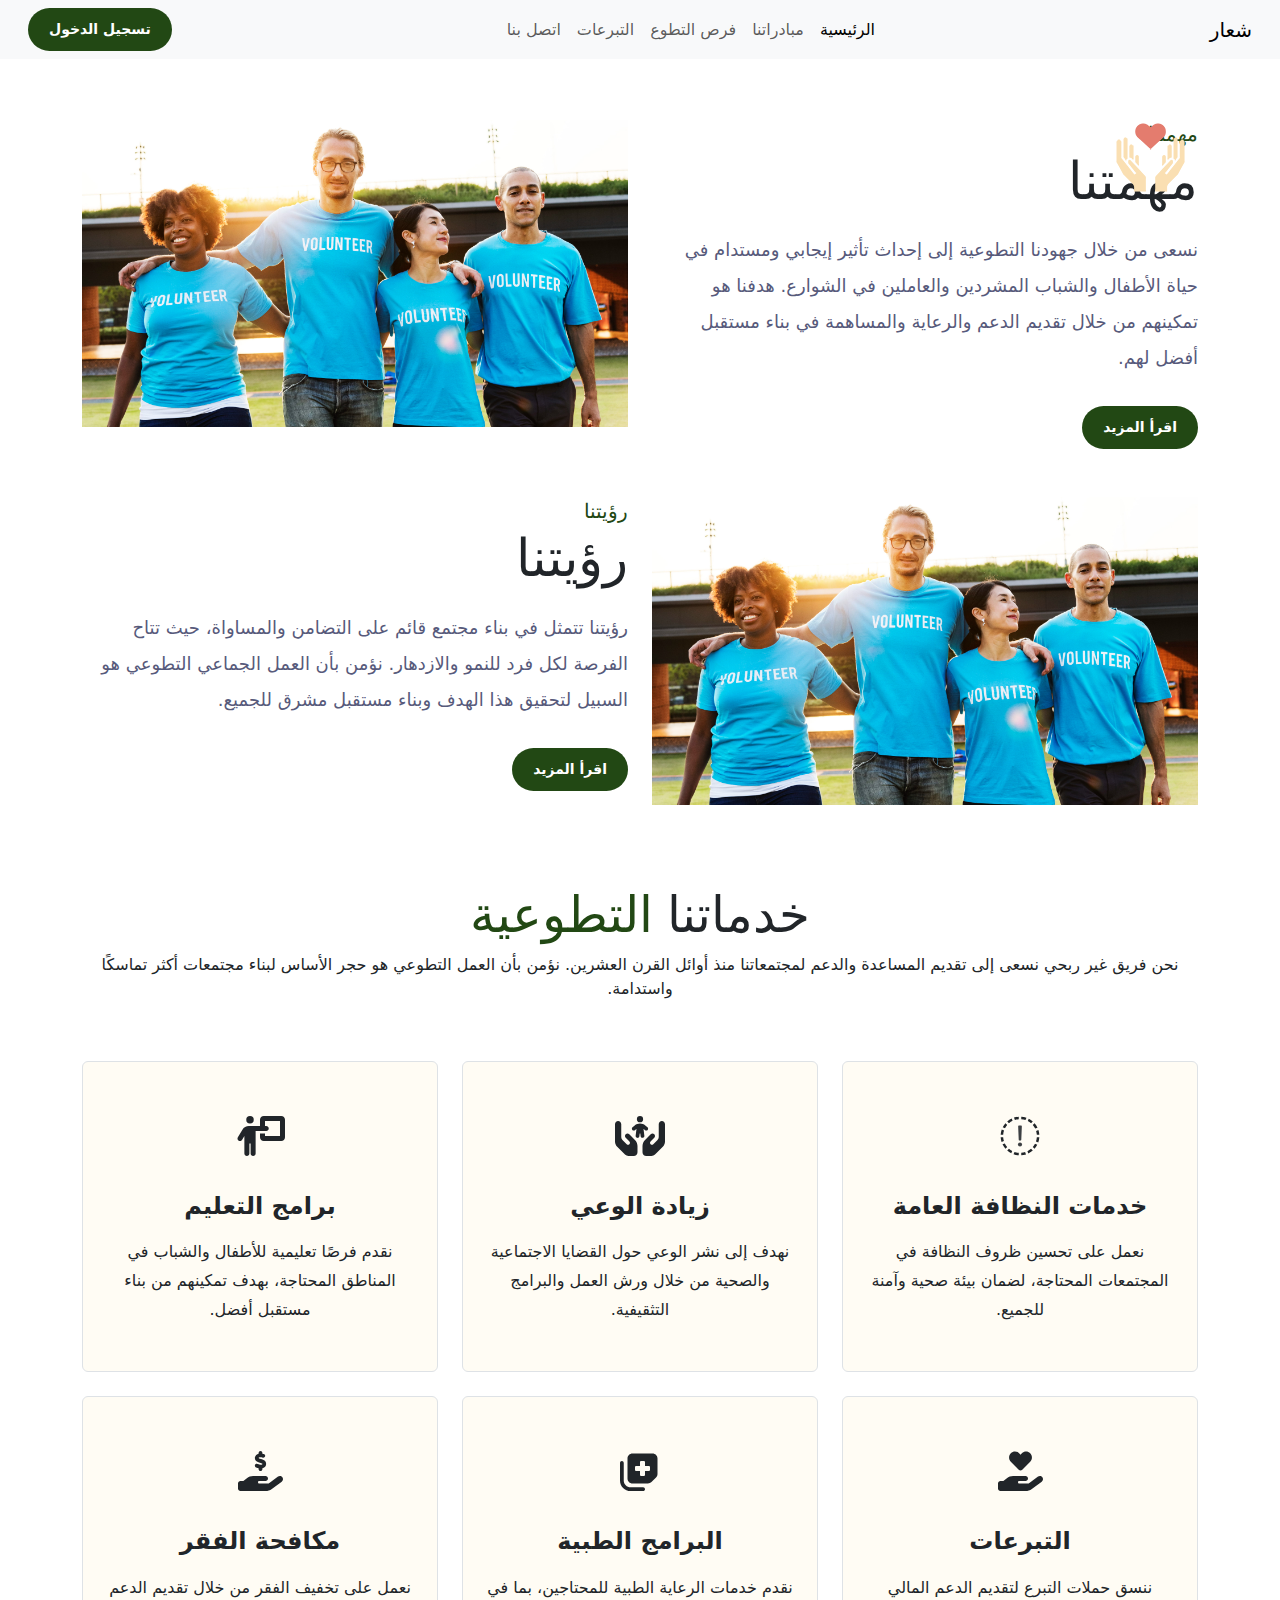
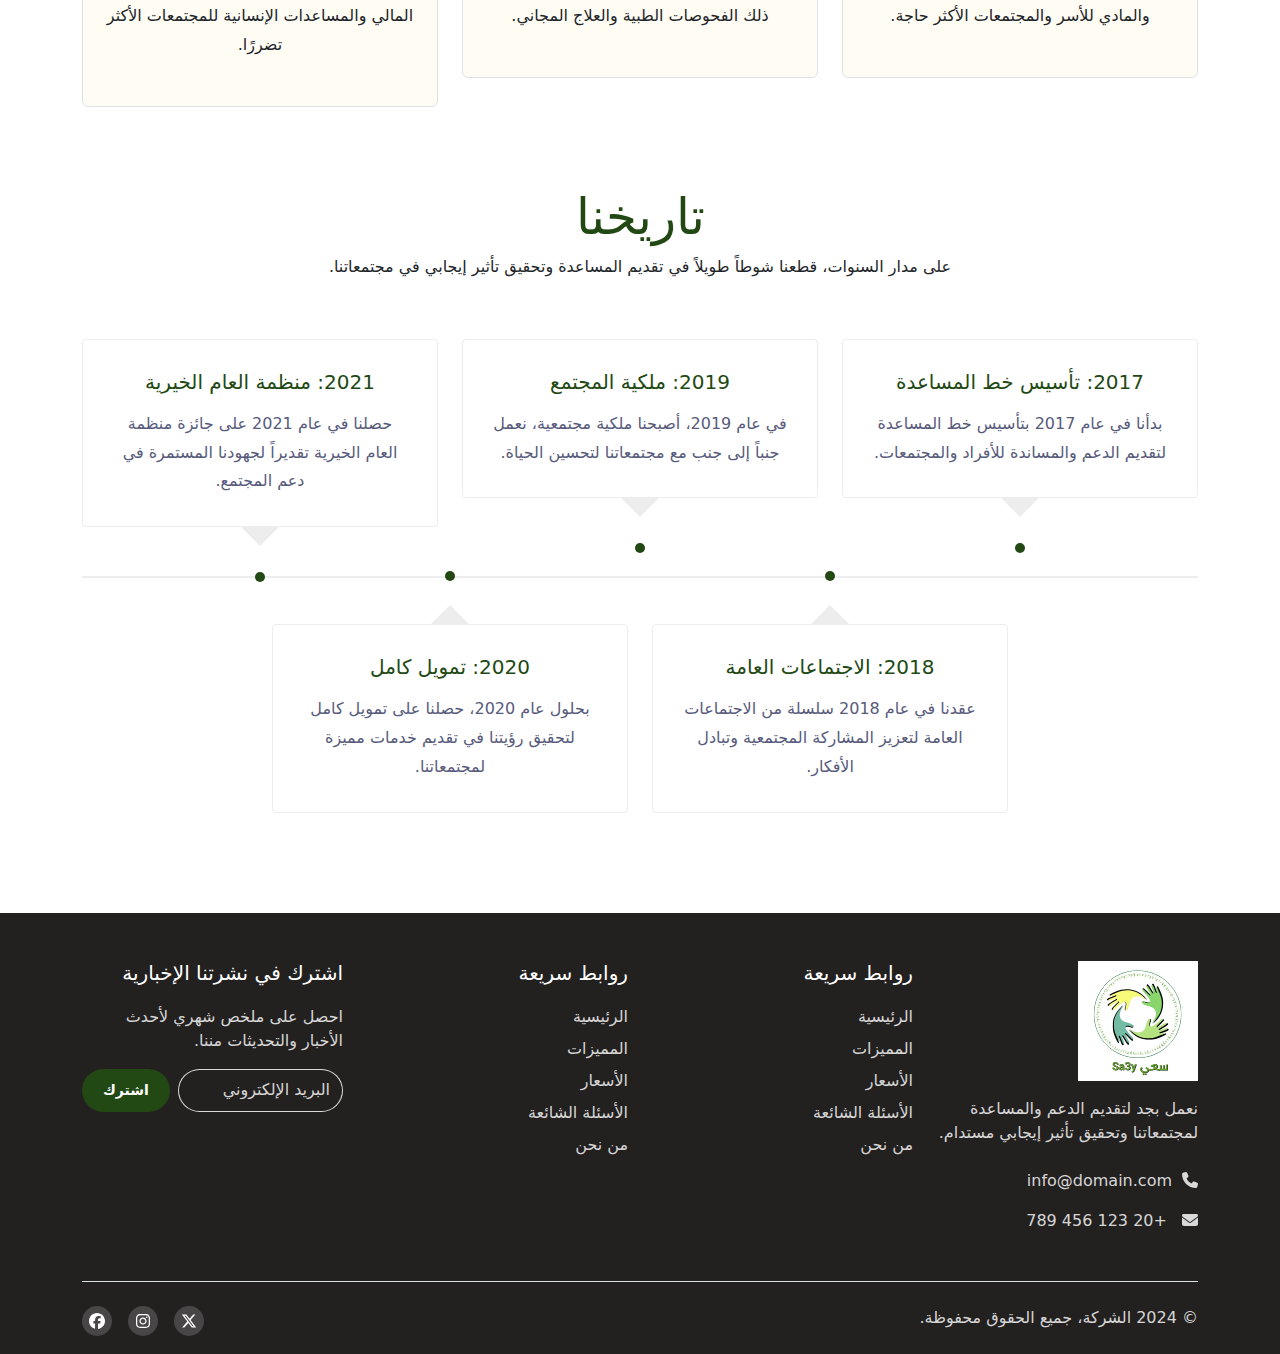
==== about.html @ 815207c4 "refactor: :lipstick: add about us section" ====
<!DOCTYPE html>
<html lang="en">
  <head>
    <meta charset="UTF-8" />
    <meta name="viewport" content="width=device-width, initial-scale=1.0" />
    <title>Sayee</title>
    <link rel="stylesheet" href="css/bootstrap.min.css" />
    <link rel="stylesheet" href="css/variables.css" />
    <link rel="stylesheet" href="css/styles.css" />
    <link rel="stylesheet" href="css/about.css" />

    <link rel="preconnect" href="https://fonts.googleapis.com" />
    <link rel="preconnect" href="https://fonts.gstatic.com" crossorigin />
    <link
      href="https://fonts.googleapis.com/css2?family=Yeseva+One&display=swap"
      rel="stylesheet"
    />
  </head>
  <body>
    <!-- join us  -->

    <header>
      <nav
        class="navbar navbar-expand-lg bg-body-tertiary position-fixed w-100 z-3"
      >
        <div class="container-fluid">
          <a class="navbar-brand" href="/">شعار</a>
          <button
            class="navbar-toggler"
            type="button"
            data-bs-toggle="collapse"
            data-bs-target="#navbarSupportedContent"
            aria-controls="navbarSupportedContent"
            aria-expanded="false"
            aria-label="تبديل التنقل"
          >
            <span class="navbar-toggler-icon"></span>
          </button>
          <div class="collapse navbar-collapse" id="navbarSupportedContent">
            <ul class="navbar-nav mx-auto mb-2 mb-lg-0">
              <li class="nav-item">
                <a class="nav-link active" aria-current="page" href="index.html"
                  >الرئيسية</a
                >
              </li>
              <li class="nav-item">
                <a class="nav-link" href="about.html">مبادراتنا</a>
              </li>
              <li class="nav-item">
                <a class="nav-link" href="#">فرص التطوع</a>
              </li>
              <li class="nav-item">
                <a class="nav-link" href="#">التبرعات</a>
              </li>
              <li class="nav-item">
                <a class="nav-link" href="#">اتصل بنا</a>
              </li>
            </ul>
            <a class="btn ms-3" href="#">تسجيل الدخول</a>
          </div>
        </div>
      </nav>
    </header>

    <section class="mission wrapper" id="about">
      <div class="container">
        <div class="row mb-5">
          <div class="col-lg-6">
            <div class="position-relative">
              <div class="section-heading">
                <p>مهمتنا</p>
                <h2>مهمتنا</h2>
              </div>
              <p class="description">
                نسعى من خلال جهودنا التطوعية إلى إحداث تأثير إيجابي ومستدام في
                حياة الأطفال والشباب المشردين والعاملين في الشوارع. هدفنا هو
                تمكينهم من خلال تقديم الدعم والرعاية والمساهمة في بناء مستقبل
                أفضل لهم.
              </p>
              <a href="#!" class="btn"> اقرأ المزيد </a>
              <img
                src="assets/imgs/aboutPage/icon-7.png"
                alt="about"
                loading="lazy"
                class="image"
              />
            </div>
          </div>
          <div class="col-lg-6">
            <div>
              <img
                src="assets/imgs/aboutPage/vision.jpg"
                alt="mission"
                loading="lazy"
              />
            </div>
          </div>
        </div>
        <div class="row flex-row-reverse">
          <div class="col-lg-6">
            <div class="position-relative">
              <div class="section-heading">
                <p>رؤيتنا</p>
                <h2>رؤيتنا</h2>
              </div>
              <p class="description">
                رؤيتنا تتمثل في بناء مجتمع قائم على التضامن والمساواة، حيث تتاح
                الفرصة لكل فرد للنمو والازدهار. نؤمن بأن العمل الجماعي التطوعي
                هو السبيل لتحقيق هذا الهدف وبناء مستقبل مشرق للجميع.
              </p>
              <a href="#!" class="btn"> اقرأ المزيد </a>
            </div>
          </div>
          <div class="col-lg-6">
            <div>
              <img
                src="assets/imgs/aboutPage/vision.jpg"
                alt="vision"
                loading="lazy"
              />
            </div>
          </div>
        </div>
      </div>
    </section>

    <section class="services section-padding">
      <div class="container">
        <div class="row">
          <div class="col-lg-12">
            <div class="section-intro text-center">
              <h2 class="section-title">
                خدماتنا <span class="color">التطوعية</span>
              </h2>
              <p>
                نحن فريق غير ربحي نسعى إلى تقديم المساعدة والدعم لمجتمعاتنا منذ
                أوائل القرن العشرين. نؤمن بأن العمل التطوعي هو حجر الأساس لبناء
                مجتمعات أكثر تماسكًا واستدامة.
              </p>
            </div>
          </div>
        </div>
        <div class="row g-4">
          <div class="col-lg-4 col-sm-6 col-md-4">
            <div class="service-item border rounded-2">
              <span class="icon">
                <i class="fa-brands fa-broom"> </i>
              </span>
              <h4>خدمات النظافة العامة</h4>
              <p>
                نعمل على تحسين ظروف النظافة في المجتمعات المحتاجة، لضمان بيئة
                صحية وآمنة للجميع.
              </p>
            </div>
          </div>
          <div class="col-lg-4 col-sm-6 col-md-4">
            <div class="service-item border rounded-2">
              <span class="icon">
                <i class="fa-solid fa-hands-holding-child"></i>
              </span>
              <h4>زيادة الوعي</h4>
              <p>
                نهدف إلى نشر الوعي حول القضايا الاجتماعية والصحية من خلال ورش
                العمل والبرامج التثقيفية.
              </p>
            </div>
          </div>
          <div class="col-lg-4 col-sm-6 col-md-4">
            <div class="service-item border rounded-2">
              <span class="icon">
                <i class="fa-solid fa-person-chalkboard"></i>
              </span>
              <h4>برامج التعليم</h4>
              <p>
                نقدم فرصًا تعليمية للأطفال والشباب في المناطق المحتاجة، بهدف
                تمكينهم من بناء مستقبل أفضل.
              </p>
            </div>
          </div>
          <div class="col-lg-4 col-sm-6 col-md-4">
            <div class="service-item border rounded-2">
              <span class="icon">
                <i class="fa-solid fa-hand-holding-heart"></i>
              </span>
              <h4>التبرعات</h4>
              <p>
                ننسق حملات التبرع لتقديم الدعم المالي والمادي للأسر والمجتمعات
                الأكثر حاجة.
              </p>
            </div>
          </div>
          <div class="col-lg-4 col-sm-6 col-md-4">
            <div class="service-item border rounded-2">
              <span class="icon">
                <i class="fa-solid fa-notes-medical"></i>
              </span>
              <h4>البرامج الطبية</h4>
              <p>
                نقدم خدمات الرعاية الطبية للمحتاجين، بما في ذلك الفحوصات الطبية
                والعلاج المجاني.
              </p>
            </div>
          </div>
          <div class="col-lg-4 col-sm-6 col-md-4">
            <div class="service-item border rounded-2">
              <span class="icon">
                <i class="fa-solid fa-hand-holding-dollar"></i>
              </span>
              <h4>مكافحة الفقر</h4>
              <p>
                نعمل على تخفيف الفقر من خلال تقديم الدعم المالي والمساعدات
                الإنسانية للمجتمعات الأكثر تضررًا.
              </p>
            </div>
          </div>
        </div>
      </div>
    </section>

    <section class="history section-padding">
      <div class="container">
        <div class="section-intro text-center">
          <h2 class="section-title"><span class="color">تاريخنا</span></h2>
          <p>
            على مدار السنوات، قطعنا شوطاً طويلاً في تقديم المساعدة وتحقيق تأثير
            إيجابي في مجتمعاتنا.
          </p>
        </div>
        <div class="row">
          <div class="col-md-6 col-lg-4">
            <div class="history-wrapper text-center">
              <div class="history-text">
                <h4 class="h5 mb-3">2017: تأسيس خط المساعدة</h4>
                <p class="mb-0">
                  بدأنا في عام 2017 بتأسيس خط المساعدة لتقديم الدعم والمساندة
                  للأفراد والمجتمعات.
                </p>
              </div>
            </div>
          </div>
          <div class="col-md-6 col-lg-4">
            <div class="history-wrapper text-center">
              <div class="history-text">
                <h4 class="h5 mb-3">2019: ملكية المجتمع</h4>
                <p class="mb-0">
                  في عام 2019، أصبحنا ملكية مجتمعية، نعمل جنباً إلى جنب مع
                  مجتمعاتنا لتحسين الحياة.
                </p>
              </div>
            </div>
          </div>
          <div class="col-md-6 col-lg-4 d-md-none d-lg-block">
            <div class="history-wrapper text-center">
              <div class="history-text">
                <h4 class="h5 mb-3">2021: منظمة العام الخيرية</h4>
                <p class="mb-0">
                  حصلنا في عام 2021 على جائزة منظمة العام الخيرية تقديراً
                  لجهودنا المستمرة في دعم المجتمع.
                </p>
              </div>
            </div>
          </div>
        </div>
        <div class="row">
          <div class="col-12">
            <div class="history-line"></div>
          </div>
        </div>
        <div class="row justify-content-center">
          <div class="col-lg-8">
            <div class="row">
              <div class="col-md-6">
                <div class="history-wrapper bottom-content text-center">
                  <div class="history-text">
                    <h4 class="h5 mb-3">2018: الاجتماعات العامة</h4>
                    <p class="mb-0">
                      عقدنا في عام 2018 سلسلة من الاجتماعات العامة لتعزيز
                      المشاركة المجتمعية وتبادل الأفكار.
                    </p>
                  </div>
                </div>
              </div>
              <div class="col-md-6">
                <div class="history-wrapper bottom-content text-center">
                  <div class="history-text">
                    <h4 class="h5 mb-3">2020: تمويل كامل</h4>
                    <p class="mb-0">
                      بحلول عام 2020، حصلنا على تمويل كامل لتحقيق رؤيتنا في
                      تقديم خدمات مميزة لمجتمعاتنا.
                    </p>
                  </div>
                </div>
              </div>
            </div>
          </div>
        </div>
      </div>
    </section>

    <footer class="pt-5 pb-2">
      <div class="container">
        <div class="row">
          <div class="col-sm-4 col-md-6 col-lg-3 mb-4">
            <a
              href="/"
              class="d-flex align-items-center mb-3 link-body-emphasis text-decoration-none"
            >
              <img
                src="assets/imgs/logo.svg"
                alt="شعار"
                width="120"
                height="120"
              />
            </a>
            <p>
              نعمل بجد لتقديم الدعم والمساعدة لمجتمعاتنا وتحقيق تأثير إيجابي
              مستدام.
            </p>
            <ul class="contact-info d-flex flex-column gap-3 mt-4">
              <li class="d-flex">
                <span class="icon">
                  <i class="fa-solid fa-phone"></i>
                </span>
                <span>info@domain.com</span>
              </li>
              <li>
                <span class="icon">
                  <i class="fa-solid fa-envelope"></i>
                </span>
                <span>+20 123 456 789</span>
              </li>
            </ul>
          </div>

          <div class="col-sm-4 col-md-6 col-lg-3 mb-3">
            <h5>روابط سريعة</h5>
            <ul class="nav flex-column">
              <li class="nav-item mb-2">
                <a href="#" class="nav-link p-0">الرئيسية</a>
              </li>
              <li class="nav-item mb-2">
                <a href="#" class="nav-link p-0">المميزات</a>
              </li>
              <li class="nav-item mb-2">
                <a href="#" class="nav-link p-0">الأسعار</a>
              </li>
              <li class="nav-item mb-2">
                <a href="#" class="nav-link p-0">الأسئلة الشائعة</a>
              </li>
              <li class="nav-item mb-2">
                <a href="#" class="nav-link p-0">من نحن</a>
              </li>
            </ul>
          </div>

          <div class="col-sm-4 col-md-6 col-lg-3 mb-3">
            <h5>روابط سريعة</h5>
            <ul class="nav flex-column">
              <li class="nav-item mb-2">
                <a href="#" class="nav-link p-0">الرئيسية</a>
              </li>
              <li class="nav-item mb-2">
                <a href="#" class="nav-link p-0">المميزات</a>
              </li>
              <li class="nav-item mb-2">
                <a href="#" class="nav-link p-0">الأسعار</a>
              </li>
              <li class="nav-item mb-2">
                <a href="#" class="nav-link p-0">الأسئلة الشائعة</a>
              </li>
              <li class="nav-item mb-2">
                <a href="#" class="nav-link p-0">من نحن</a>
              </li>
            </ul>
          </div>

          <div class="col-sm-12 col-md-6 col-lg-3 mb-3">
            <form>
              <h5>اشترك في نشرتنا الإخبارية</h5>
              <p>احصل على ملخص شهري لأحدث الأخبار والتحديثات مننا.</p>
              <div class="d-flex flex-column flex-sm-row w-100 gap-2">
                <label for="newsletter1" class="visually-hidden"
                  >البريد الإلكتروني</label
                >
                <input
                  id="newsletter1"
                  type="text"
                  class="form-control"
                  placeholder="البريد الإلكتروني"
                />
                <button class="btn" type="button">اشترك</button>
              </div>
            </form>
          </div>
        </div>

        <div
          class="d-flex flex-column flex-sm-row justify-content-between pt-4 mt-4 border-top rights"
        >
          <p>© 2024 الشركة، جميع الحقوق محفوظة.</p>
          <ul class="list-unstyled d-flex">
            <li>
              <a class="link-body-emphasis" href="#">
                <i class="fa-brands fa-x-twitter"></i>
              </a>
            </li>
            <li class="me-3">
              <a class="link-body-emphasis" href="#">
                <i class="fa-brands fa-instagram"></i>
              </a>
            </li>
            <li class="me-3">
              <a class="link-body-emphasis" href="#">
                <i class="fa-brands fa-facebook"></i>
              </a>
            </li>
          </ul>
        </div>
      </div>
    </footer>

    <script src="js/bootstrap.min.js"></script>
    <script src="js/all.min.js"></script>
    <script src="js/index.js"></script>
  </body>
</html>
---- css/variables.css ----
:root {
  --main-color: #224814;
  --white-color: #fff;
  --black-color: #000;
  --paragraph-color: #575a7b;
  --btn-hover-color: #73bba3;
  --main-transition: 0.4s;
}
---- css/styles.css ----
* {
  box-sizing: border-box;
  padding: 0;
  margin: 0;
}

body {
  font-family: system-ui;
  /* background-color: #f1f1f1; */
  overflow-x: hidden;
  direction: rtl;
}
ul {
  list-style: none;
  padding: 0;
  margin: 0;
}
a {
  text-decoration: none;
}

.wrapper {
  padding-top: 120px;
}
img {
  max-width: 100%;
}
.section-padding {
  padding: 80px 0 0;
}
.color {
  color: var(--main-color);
}
.btn {
  background-color: var(--main-color);
  color: var(--white-color);
  padding: 10px 20px;
  font-size: 14px;
  letter-spacing: 0.5px;
  border-radius: 50px;
  font-weight: bold;
  transition: var(--main-transition);
}
.btn:hover,
.btn:active {
  background-color: var(--btn-hover-color);
  color: var(--black-color);
}

header {
}

.about-us {
  .section-title {
    font-size: 35px;
  }
  p {
    font-size: 16px;
    line-height: 1.8;
  }
  ul {
    margin: 20px 0 30px;
    li {
      font-weight: 500;
      line-height: 30px;
      position: relative;
      margin-bottom: 8px;
      padding-left: 25px;
    }
    li:before {
      content: "\f058";
      font-family: fontawesome;
      position: absolute;
      left: 0;
      color: var(--main-color);
    }
  }
}

footer {
  background-color: #232020;
  margin-top: 100px;
  h5 {
    color: var(--white-color);
    margin-bottom: 20px;
  }
  .nav-link {
    color: #ffffffd4;
    transition: var(--main-transition);
  }
  .nav-link:hover {
    color: #f6fb7a;
  }
  .link-body-emphasis + p {
    color: #ffffffd4;
  }
  .contact-info {
    li {
      color: #ffffffd4;
      .icon {
        margin-left: 10px;
      }
    }
  }
  form {
    p {
      color: #ffffffd4;
    }
    .form-control {
      box-shadow: none !important;
      border: 0;
      outline: 0;
      border: 1px solid #ffffffd4 !important;
      background-color: #232020;
      border-radius: 50px;
      color: var(--white-color) !important;
      padding-left: 20px;
    }
    .form-control:active,
    .form-control:focus {
      background-color: #232020;
    }
    .form-control::placeholder {
      color: #ffffffd4;
    }
    .btn {
      background-color: var(--main-color);
      color: var(--white-color);
      border-radius: 50px;
      transition: var(--main-transition);
    }
    .btn:hover {
      background-color: var(--btn-hover-color);
    }
  }
  .rights {
    p {
      color: #ffffffd4;
    }
    .link-body-emphasis {
      background-color: #484646;
      width: 30px;
      height: 30px;
      display: flex;
      align-items: center;
      justify-content: center;
      border-radius: 50%;
      color: var(--white-color) !important;
      transition: var(--main-transition);
    }
    .link-body-emphasis:hover {
      background-color: red;
      transform: translateY(-10px);
    }
  }
}
---- css/about.css ----
.section-intro {
  margin-bottom: 60px;

  h2 {
    font-size: 50px;
    font-family: "Yeseva One", serif;
  }
}

.mission {
  background-color: var(--white-color);

  .section-heading {
    margin-bottom: 20px;
    font-family: "Yeseva One", serif;

    p {
      color: var(--main-color);
      margin-bottom: 0;
      font-size: 20px;
    }
    h2 {
      font-size: 52px;
      margin-bottom: 0;
    }
  }
  .description {
    color: var(--paragraph-color);
    line-height: 2;
    font-size: 18px;
    margin-bottom: 30px;
  }
  
  .image {
    position: absolute;
    top: 0;
    right: 10px;
    animation: TopBottom 5s infinite ease-in-out;
  }
}
.services {
  background-color: var(--white-color);

  .service-item {
    text-align: center;
    padding: 45px 20px 30px;
    background-color: #fffcf4;
    display: flex;
    flex-direction: column;
    align-items: center;
    justify-content: space-between;
    gap: 10px;
    .icon {
      transition: var(--main-transition);
      font-size: 40px;
      margin-bottom: 15px;
    }
    h4 {
      font-weight: bold;
      transition: var(--main-transition);
    }
    p {
      font-size: 16px;
      line-height: 1.8;
    }
  }
  .service-item:hover h4 {
    color: var(--main-color);
  }
  .service-item:hover .icon {
    transform: translateY(-10px);
    color: var(--main-color);
  }
}
.history {
  .history-wrapper {
    background: var(--white-color);
    padding: 30px;
    margin-bottom: 45px;
    border: 1px solid #ededed;
    border-radius: 4px;
    position: relative;
    .history-text {
      h4 {
        color: var(--main-color);
      }
      p {
        color: var(--paragraph-color);
        line-height: 1.8;
      }
    }
  }
  .history-wrapper::before {
    position: absolute;
    content: "";
    bottom: -20px;
    left: 50%;
    transform: translateX(-50%);
    width: 0;
    height: 0;
    border-style: solid;
    border-width: 20px 20px 0 20px;
    border-color: #ededed transparent transparent transparent;
    transition: 0.3s;
  }
  .history-wrapper::after {
    position: absolute;
    content: "";
    bottom: -56px;
    left: 50%;
    transform: translateX(-50%);
    height: 10px;
    width: 10px;
    background: var(--main-color);
    border-radius: 50%;
    z-index: 9;
    transition: 0.3s;
  }
  .history-line {
    border: 1px solid #ededed;
    position: relative;
    top: 4px;
  }
  .bottom-content {
    margin-top: 50px;
    margin-bottom: 0;
  }
  .bottom-content::before {
    top: -20px;
    bottom: auto;
    border-width: 0 20px 20px 20px;
    border-color: transparent transparent #ededed transparent;
  }
  .bottom-content::after {
    top: -54px;
    bottom: auto;
  }
  @media (max-width: 767px) {
    .history-wrapper::after {
      display: none;
    }
    .bottom-content::after {
      display: none;
    }
    .bottom-content::before {
      bottom: -20px;
      top: auto;
      border-width: 20px 20px 0 20px;
      border-color: #ededed transparent transparent transparent;
    }
    .history-line {
      display: none;
    }
    .bottom-content {
      margin-top: 0;
      margin-bottom: 50px;
    }
  }
}

@keyframes TopBottom {
  0% {
    transform: translate(0px, 0px);
  }
  65% {
    transform: translate(0, 30px);
  }
  100% {
    transform: translate(0px, 0px);
  }
}
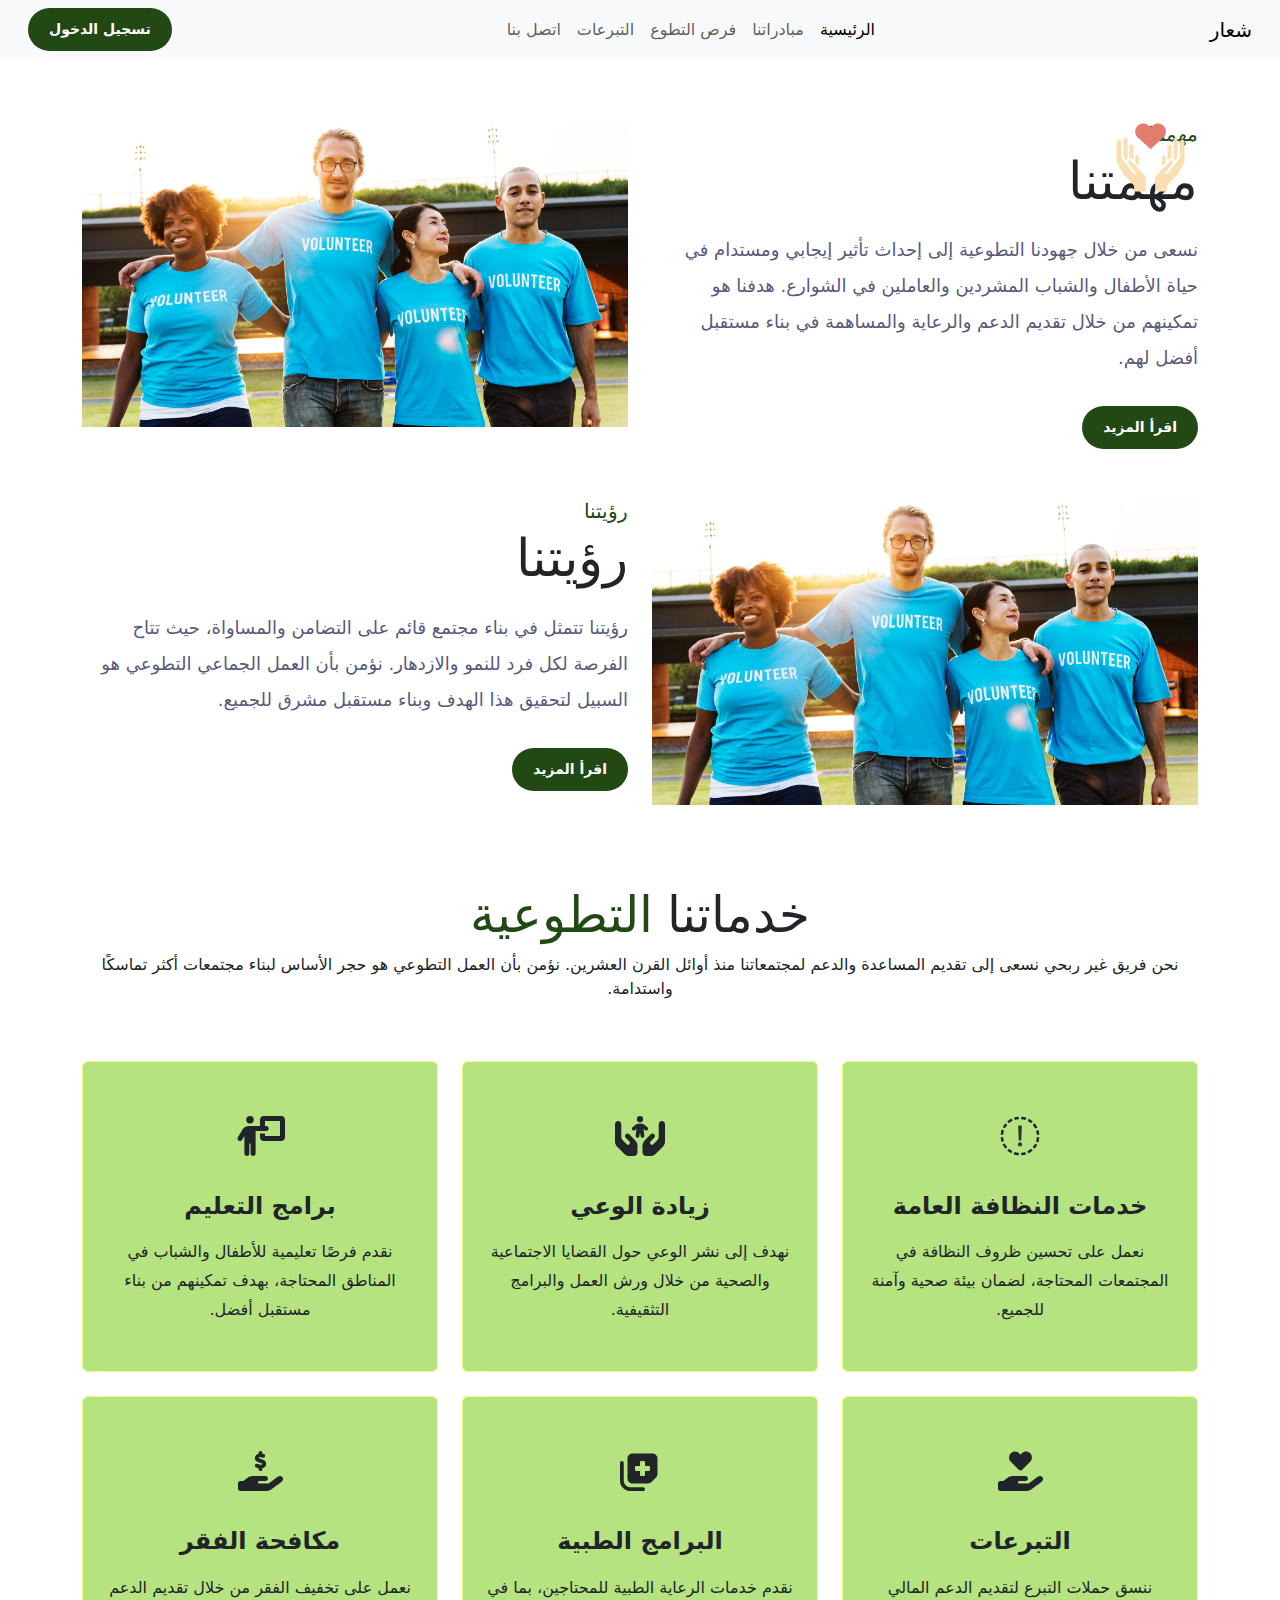
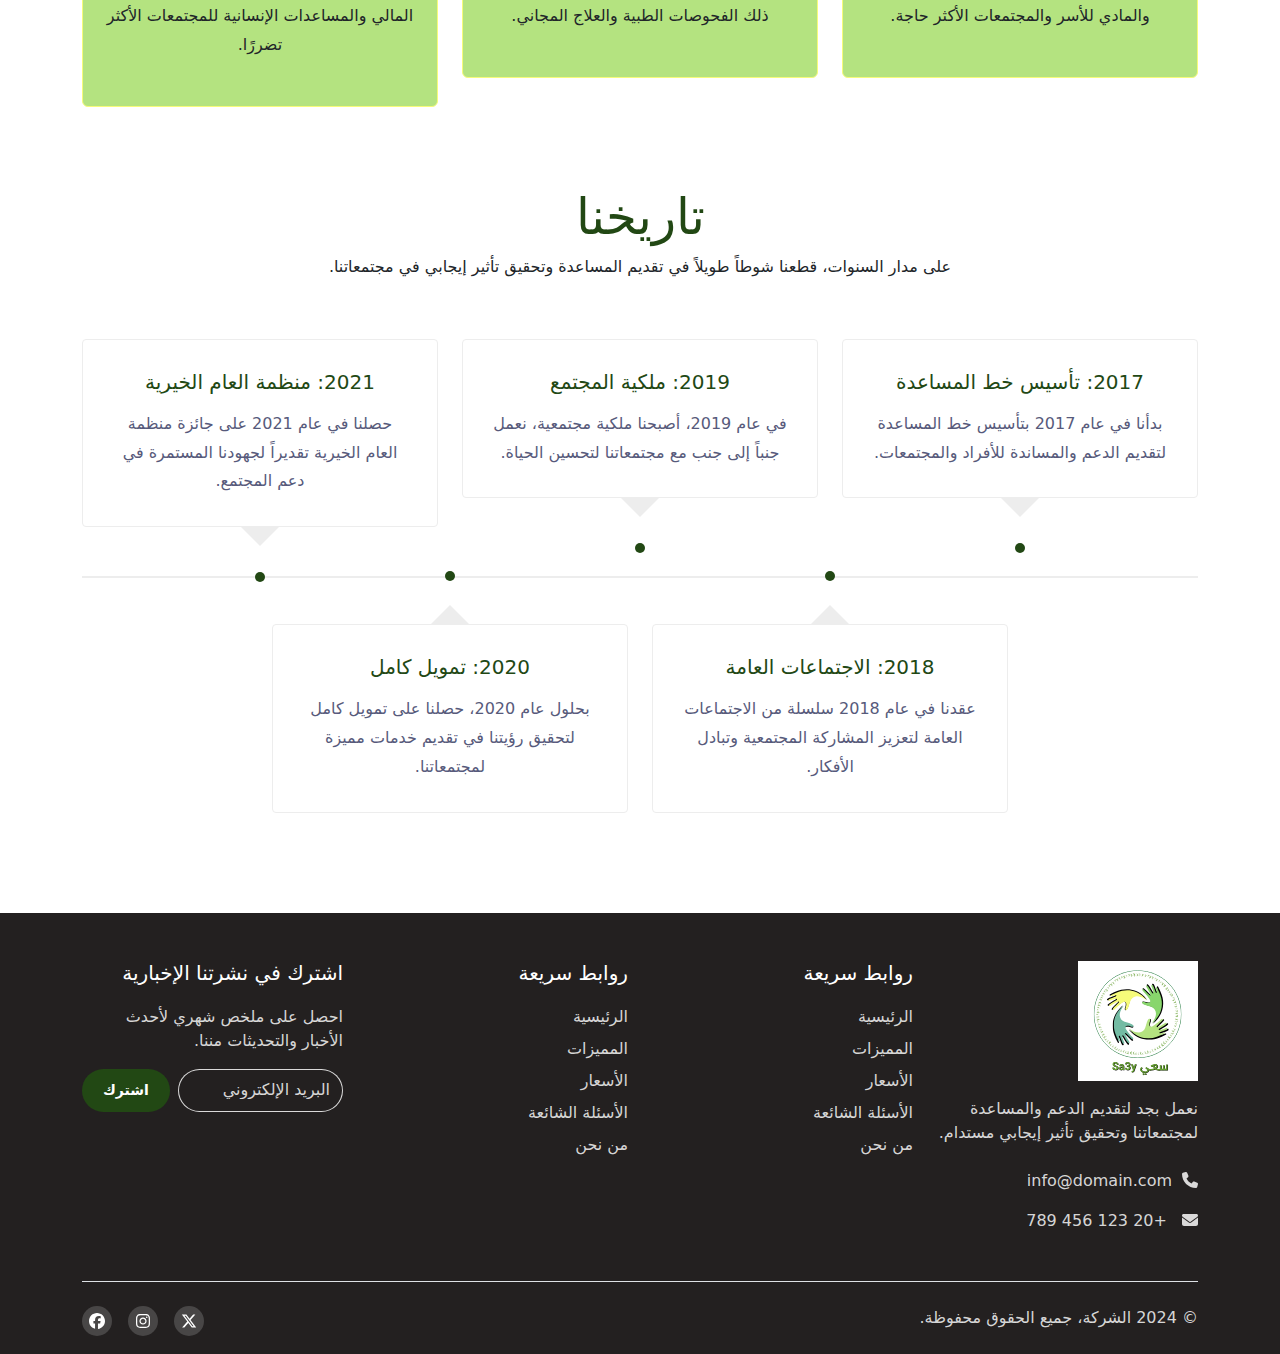
==== commit dd4a9cac: "refactor: :lipstick: update folder structure" ====
--- a/about.html
+++ b/about.html
@@ -56,7 +56,7 @@
                 <a class="nav-link" href="#">اتصل بنا</a>
               </li>
             </ul>
-            <a class="btn ms-3" href="#">تسجيل الدخول</a>
+            <a class="btn ms-3" href="login.html">تسجيل الدخول</a>
           </div>
         </div>
       </nav>
--- a/css/variables.css
+++ b/css/variables.css
@@ -5,4 +5,6 @@
   --paragraph-color: #575a7b;
   --btn-hover-color: #73bba3;
   --main-transition: 0.4s;
+  --bg-green-color: #b4e380;
+  --border-color: #ededed;
 }
--- a/css/styles.css
+++ b/css/styles.css
@@ -65,14 +65,59 @@
       line-height: 30px;
       position: relative;
       margin-bottom: 8px;
-      padding-left: 25px;
+      padding-right: 25px;
     }
     li:before {
       content: "\f058";
       font-family: fontawesome;
       position: absolute;
-      left: 0;
+      right: 0;
       color: var(--main-color);
+    }
+  }
+}
+
+.swiper {
+  width: 100%;
+  height: 300px;
+
+  .swiper-slide {
+    width: auto !important;
+    display: flex;
+    justify-content: center;
+  }
+
+  .swiper-slide img {
+    height: auto;
+  }
+}
+
+.counter-area {
+  padding: 50px 0;
+  background-color: var(--bg-green-color);
+  margin-top: 50px;
+  .single-counter {
+    text-align: center;
+    padding: 60px 0;
+    img {
+      background-color: #88d66c;
+      padding: 20px;
+      border-radius: 5px;
+      max-width: 100%;
+      object-fit: cover;
+    }
+    .counter {
+      display: block;
+      margin: 20px 0 15px;
+      font-size: 55px;
+      font-weight: 700;
+      color: var(--black-color);
+      line-height: 1;
+    }
+    h3 {
+      font-weight: 400;
+      font-size: 20px;
+      color: var(--black-color);
     }
   }
 }
@@ -149,8 +194,11 @@
       transition: var(--main-transition);
     }
     .link-body-emphasis:hover {
-      background-color: red;
+      background-color: #f6fb7a;
       transform: translateY(-10px);
     }
-  }
-}
+    .link-body-emphasis:hover svg {
+      color: var(--black-color);
+    }
+  }
+}
--- a/css/about.css
+++ b/css/about.css
@@ -30,7 +30,7 @@
     font-size: 18px;
     margin-bottom: 30px;
   }
-  
+
   .image {
     position: absolute;
     top: 0;
@@ -44,12 +44,13 @@
   .service-item {
     text-align: center;
     padding: 45px 20px 30px;
-    background-color: #fffcf4;
+    background-color: var(--bg-green-color);
     display: flex;
     flex-direction: column;
     align-items: center;
     justify-content: space-between;
     gap: 10px;
+    border-color: #f6fb7a !important;
     .icon {
       transition: var(--main-transition);
       font-size: 40px;
@@ -77,7 +78,7 @@
     background: var(--white-color);
     padding: 30px;
     margin-bottom: 45px;
-    border: 1px solid #ededed;
+    border: 1px solid var(--border-color);
     border-radius: 4px;
     position: relative;
     .history-text {
@@ -100,7 +101,7 @@
     height: 0;
     border-style: solid;
     border-width: 20px 20px 0 20px;
-    border-color: #ededed transparent transparent transparent;
+    border-color: var(--border-color) transparent transparent transparent;
     transition: 0.3s;
   }
   .history-wrapper::after {
@@ -117,7 +118,7 @@
     transition: 0.3s;
   }
   .history-line {
-    border: 1px solid #ededed;
+    border: 1px solid var(--border-color);
     position: relative;
     top: 4px;
   }
@@ -129,7 +130,7 @@
     top: -20px;
     bottom: auto;
     border-width: 0 20px 20px 20px;
-    border-color: transparent transparent #ededed transparent;
+    border-color: transparent transparent var(--border-color) transparent;
   }
   .bottom-content::after {
     top: -54px;
@@ -146,7 +147,7 @@
       bottom: -20px;
       top: auto;
       border-width: 20px 20px 0 20px;
-      border-color: #ededed transparent transparent transparent;
+      border-color: var(--border-color) transparent transparent transparent;
     }
     .history-line {
       display: none;
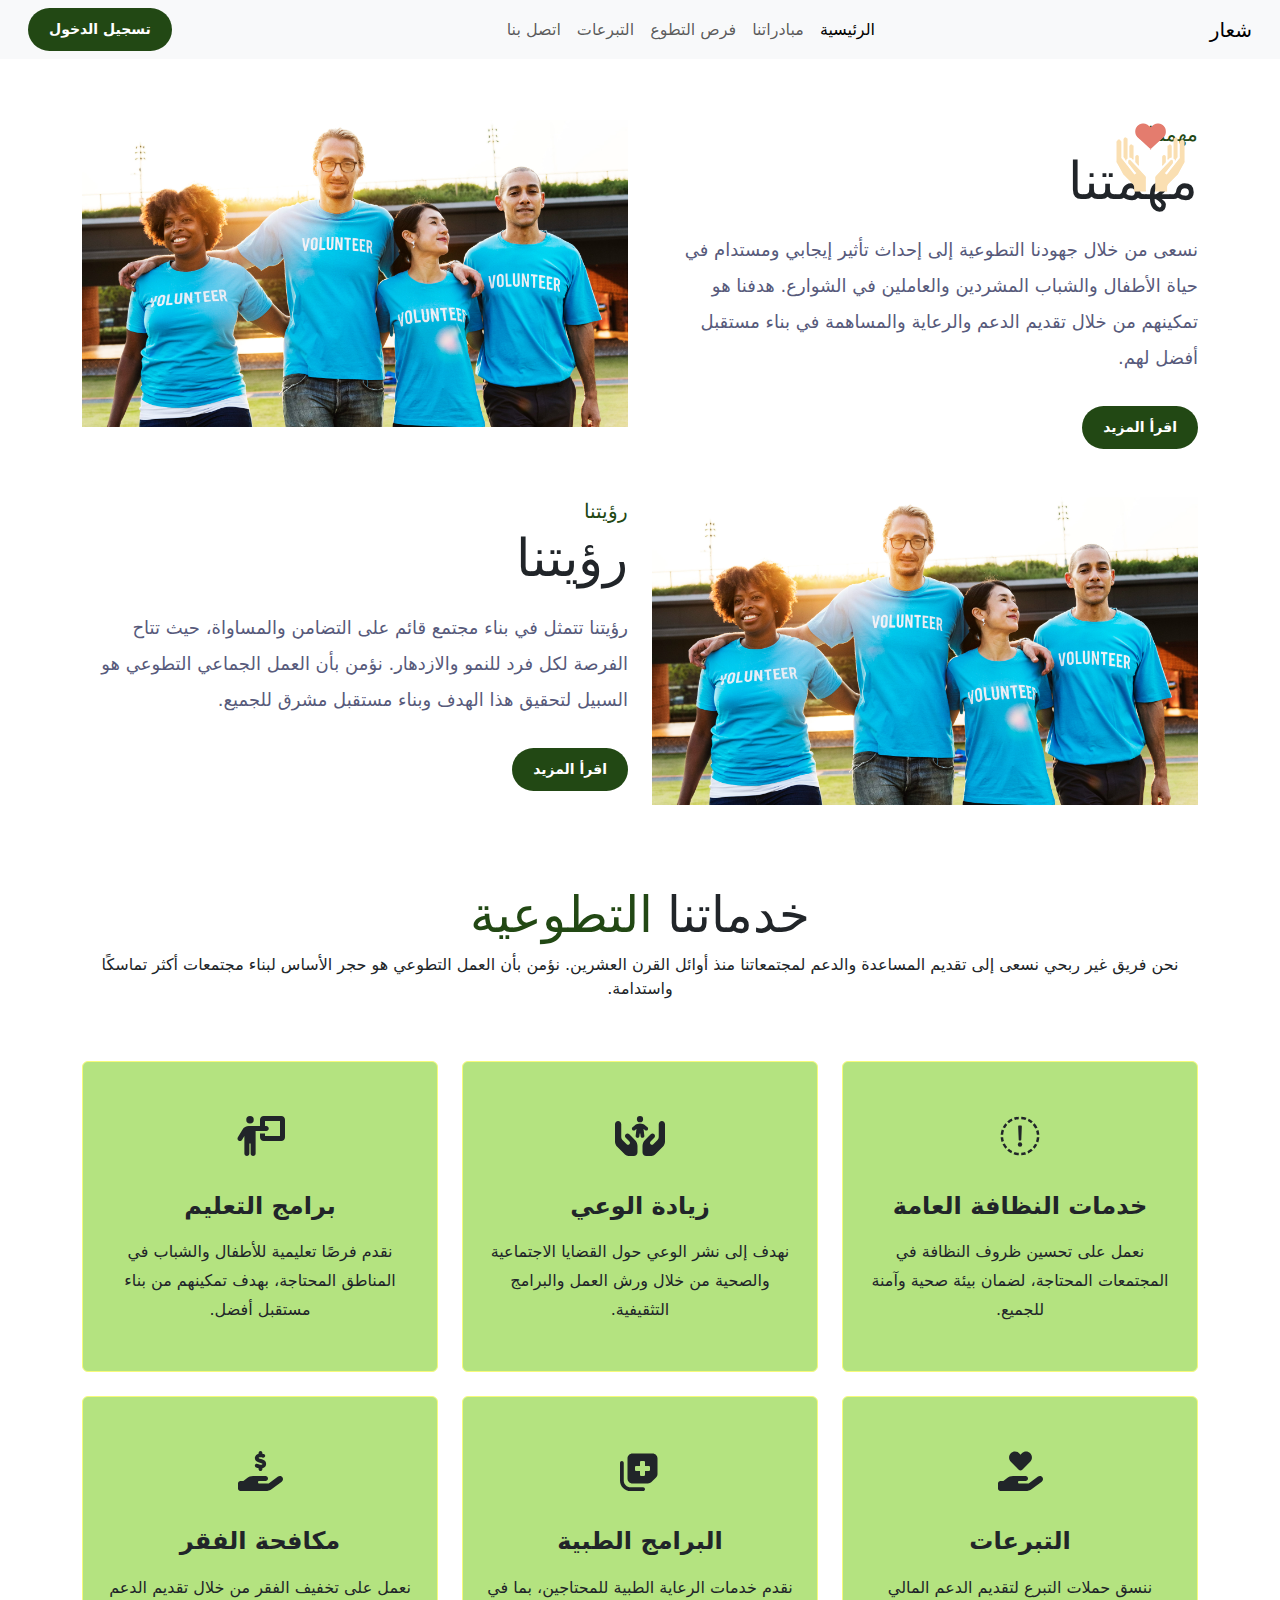
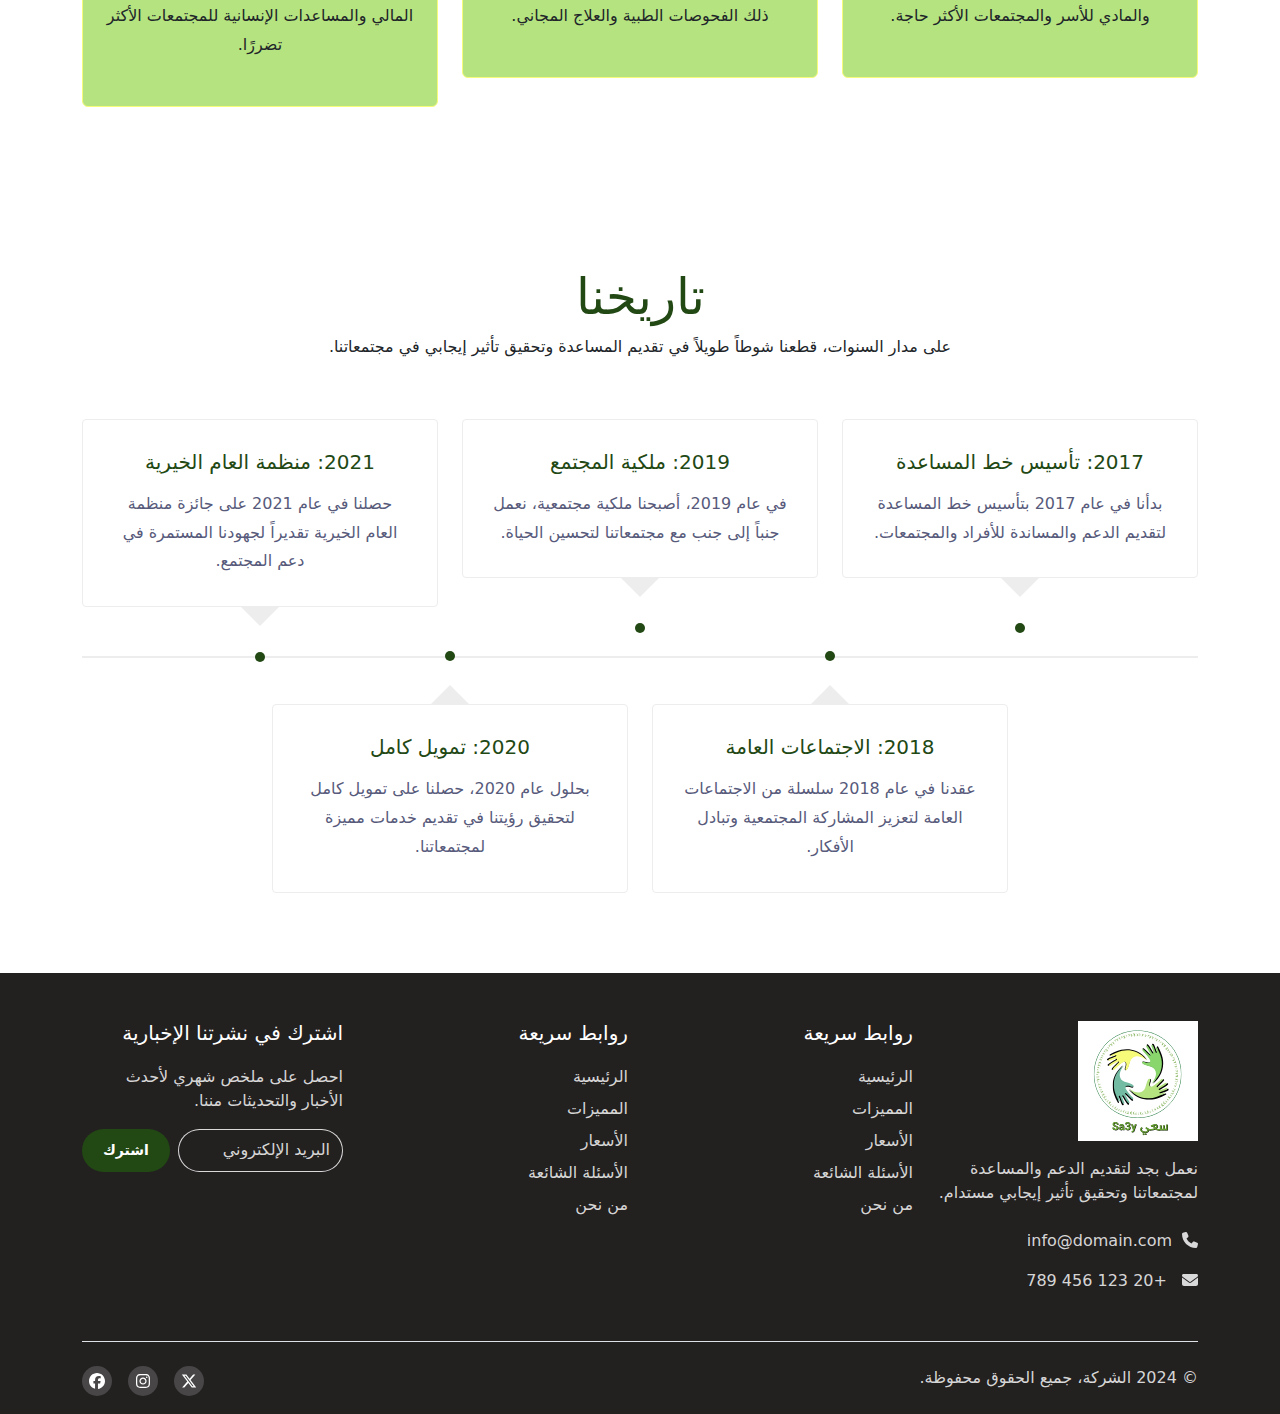
==== commit 4c6cf0e0: "add volunteer opportunity page" ====
--- a/about.html
+++ b/about.html
@@ -47,7 +47,9 @@
                 <a class="nav-link" href="about.html">مبادراتنا</a>
               </li>
               <li class="nav-item">
-                <a class="nav-link" href="#">فرص التطوع</a>
+                <a class="nav-link" href="volunteer-opportunity.html"
+                  >فرص التطوع</a
+                >
               </li>
               <li class="nav-item">
                 <a class="nav-link" href="#">التبرعات</a>
--- a/css/styles.css
+++ b/css/styles.css
@@ -26,7 +26,7 @@
   max-width: 100%;
 }
 .section-padding {
-  padding: 80px 0 0;
+  padding: 80px 0;
 }
 .color {
   color: var(--main-color);
@@ -122,9 +122,106 @@
   }
 }
 
+.how-it-works {
+  background-color: #f7f9fa;
+  text-align: center;
+  padding: 50px 0;
+
+  .step {
+    padding: 20px;
+    background-color: var(--white-color);
+    border-radius: 10px;
+    box-shadow: 0 4px 8px rgba(0, 0, 0, 0.1);
+
+    .icon {
+      margin-bottom: 20px;
+      img {
+        width: 80px;
+        height: 80px;
+      }
+    }
+    h3 {
+      font-size: 24px;
+      margin-bottom: 15px;
+      color: var(--main-color);
+    }
+  }
+
+  p {
+    font-size: 16px;
+    color: #555;
+  }
+}
+
+.testimonials {
+  background-color: #f9f9f9;
+  padding: 80px 0;
+  overflow: hidden;
+
+  .testimonials-wrapper {
+    display: flex;
+    gap: 20px;
+    overflow-x: auto;
+    padding: 10px 0;
+    scroll-behavior: smooth;
+  }
+
+  .testimonials-wrapper::-webkit-scrollbar {
+    width: 0;
+  }
+
+  .testimonial {
+    background-color: #fff;
+    border-radius: 8px;
+    padding: 20px;
+    min-width: 300px;
+    box-shadow: 0 8px 20px rgba(0, 0, 0, 0.1);
+    text-align: center;
+    flex-shrink: 0;
+    transition: transform var(--main-transition) ease-in-out;
+  }
+
+  .testimonial:hover {
+    transform: translateY(-10px);
+  }
+
+  .testimonial p {
+    font-size: 1rem;
+    line-height: 1.6;
+    color: #555;
+    margin-bottom: 15px;
+  }
+
+  .testimonial h5 {
+    font-size: 1.25rem;
+    font-weight: 600;
+    color: var(--black-color);
+    margin-bottom: 5px;
+  }
+
+  .testimonial span {
+    font-size: 0.9rem;
+    font-weight: 500;
+    color: #999;
+  }
+
+  @media (max-width: 768px) {
+    .testimonials .section-title {
+      font-size: 2rem;
+    }
+
+    .testimonial {
+      min-width: 250px;
+    }
+
+    .testimonials-wrapper {
+      gap: 15px;
+    }
+  }
+}
+
 footer {
   background-color: #232020;
-  margin-top: 100px;
   h5 {
     color: var(--white-color);
     margin-bottom: 20px;
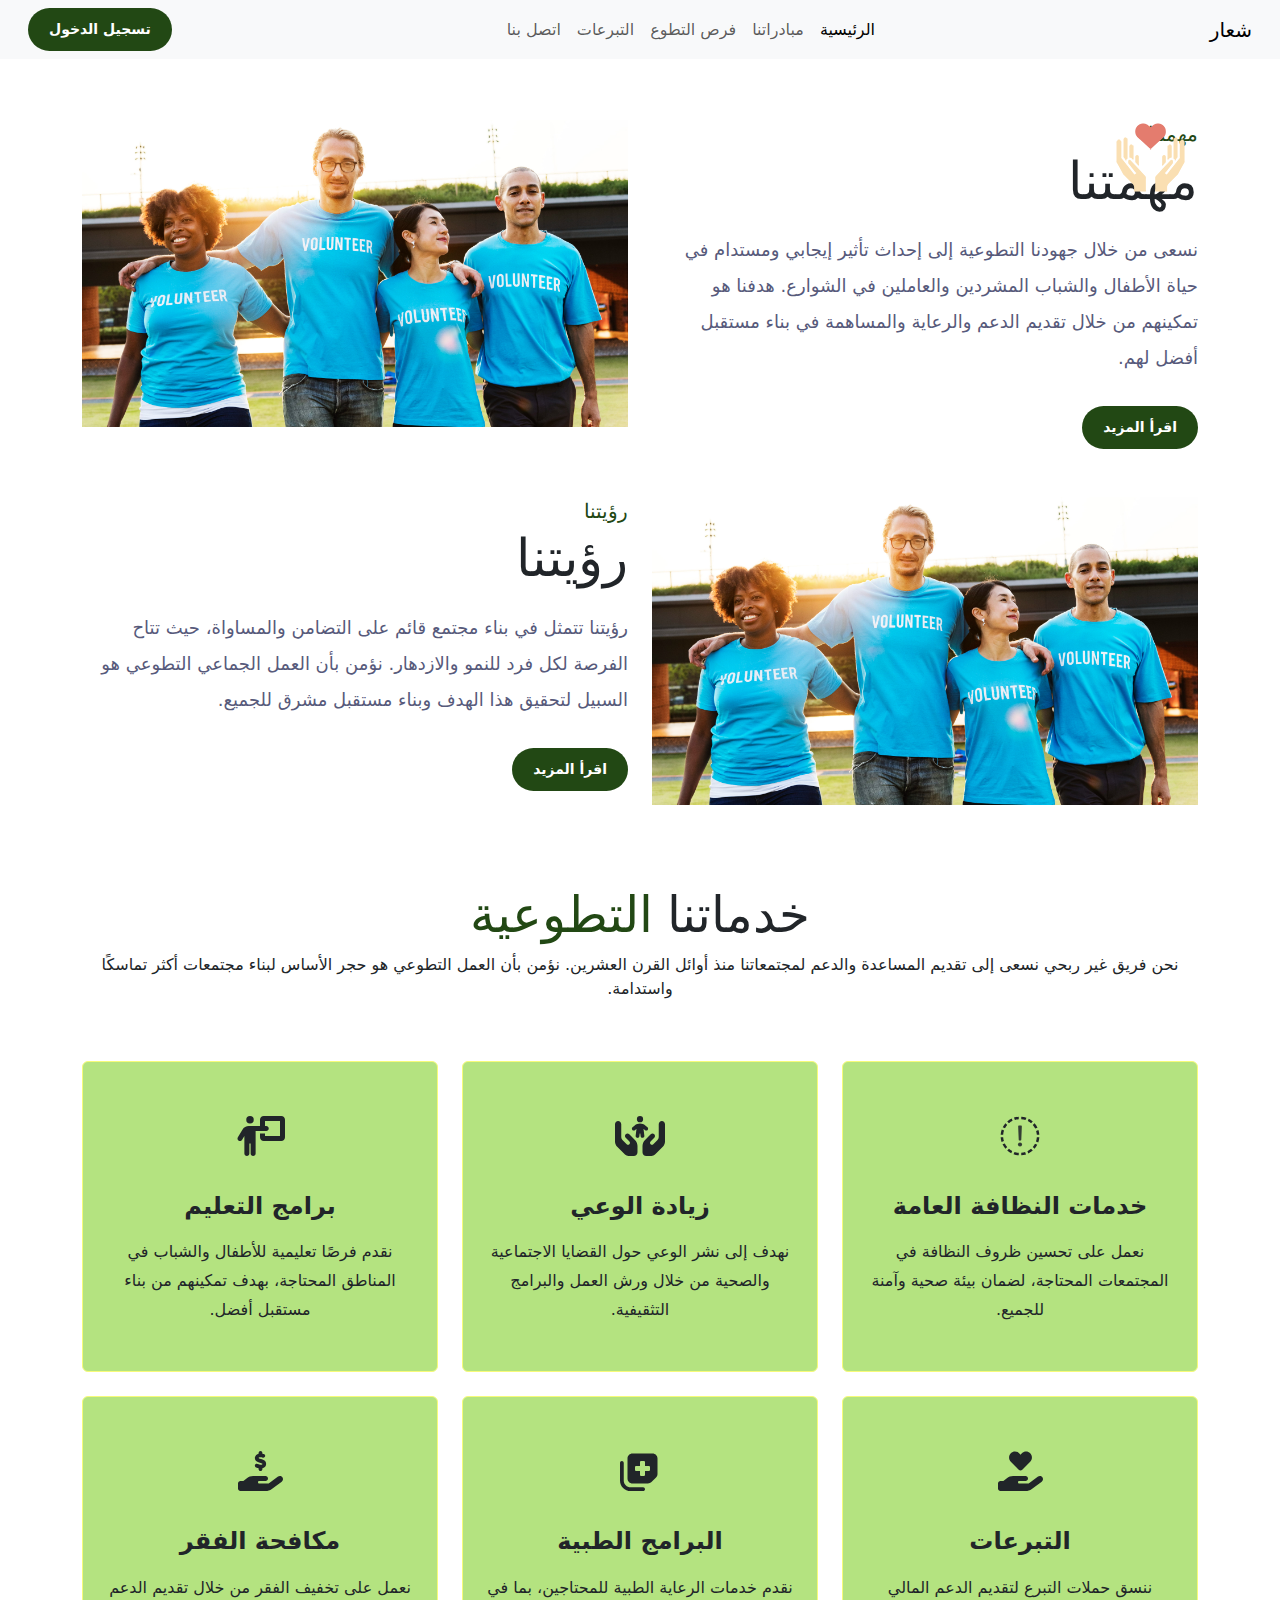
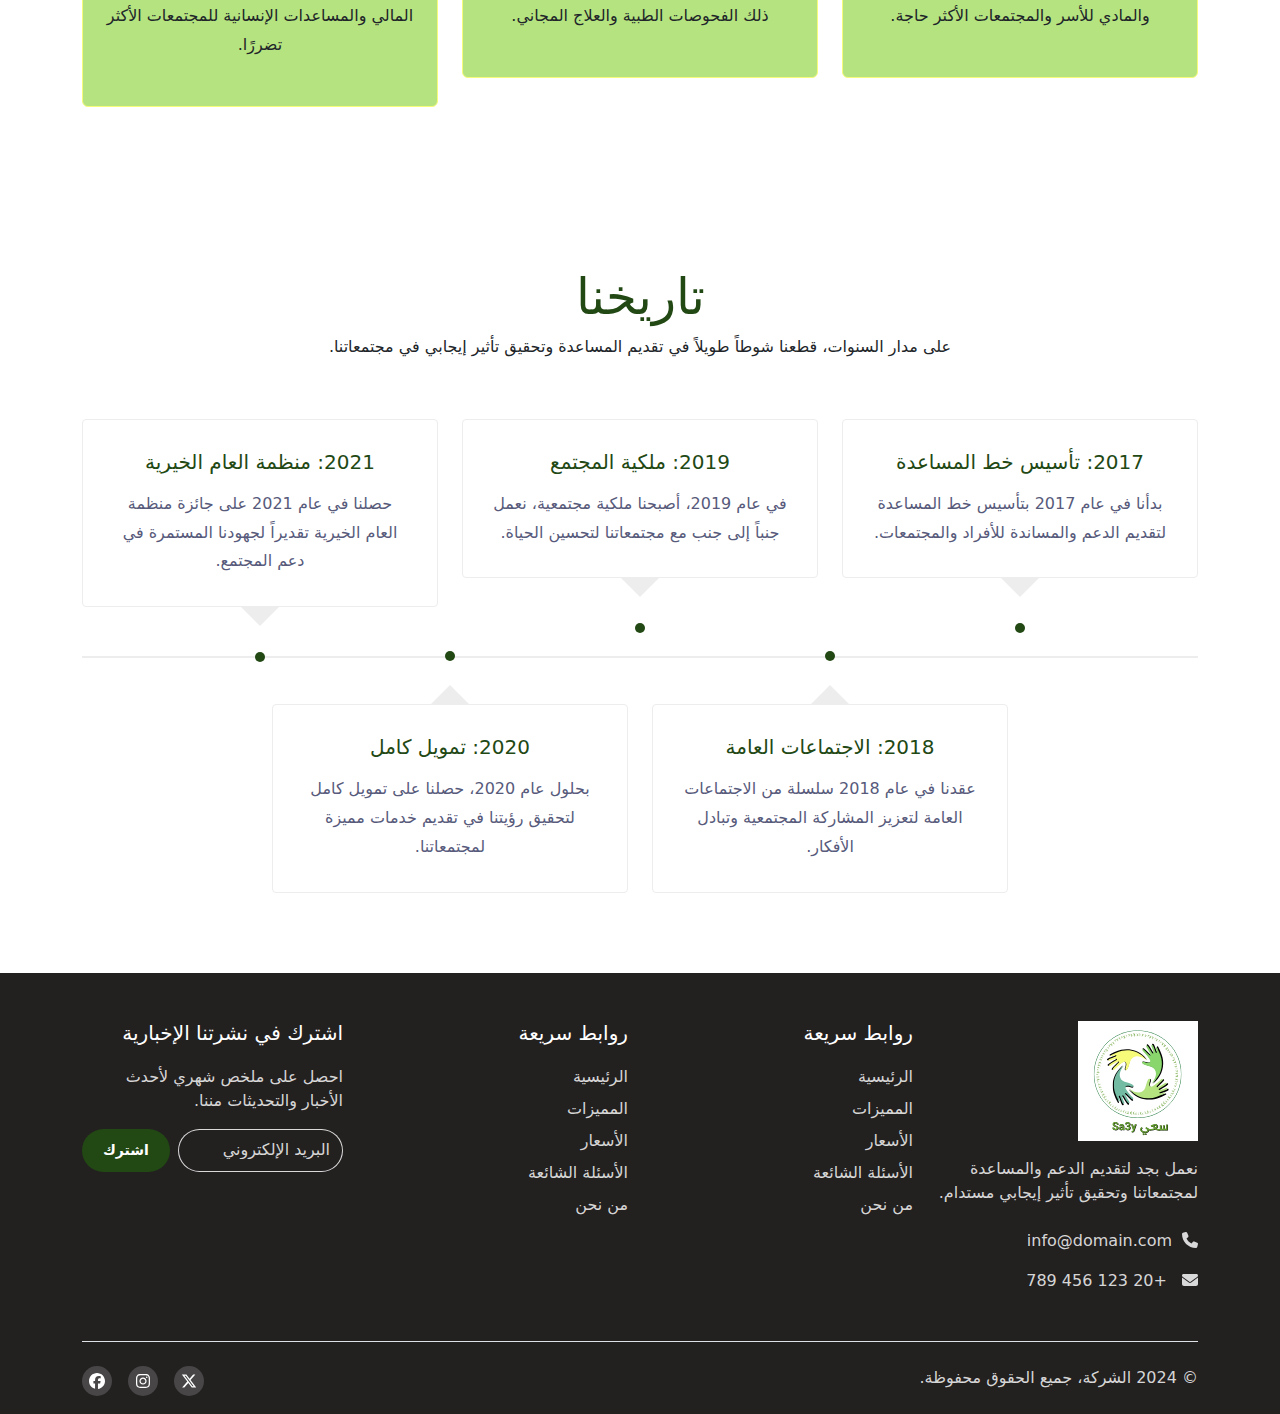
==== commit c2995e43: "feat: :sparkles: add header section" ====
--- a/about.html
+++ b/about.html
@@ -17,8 +17,6 @@
     />
   </head>
   <body>
-    <!-- join us  -->
-
     <header>
       <nav
         class="navbar navbar-expand-lg bg-body-tertiary position-fixed w-100 z-3"
@@ -55,7 +53,7 @@
                 <a class="nav-link" href="#">التبرعات</a>
               </li>
               <li class="nav-item">
-                <a class="nav-link" href="#">اتصل بنا</a>
+                <a class="nav-link" href="contact.html">اتصل بنا</a>
               </li>
             </ul>
             <a class="btn ms-3" href="login.html">تسجيل الدخول</a>
--- a/css/styles.css
+++ b/css/styles.css
@@ -294,7 +294,7 @@
       background-color: #f6fb7a;
       transform: translateY(-10px);
     }
-    .link-body-emphasis:hover svg {
+    .link-body-emphasis:hover i {
       color: var(--black-color);
     }
   }
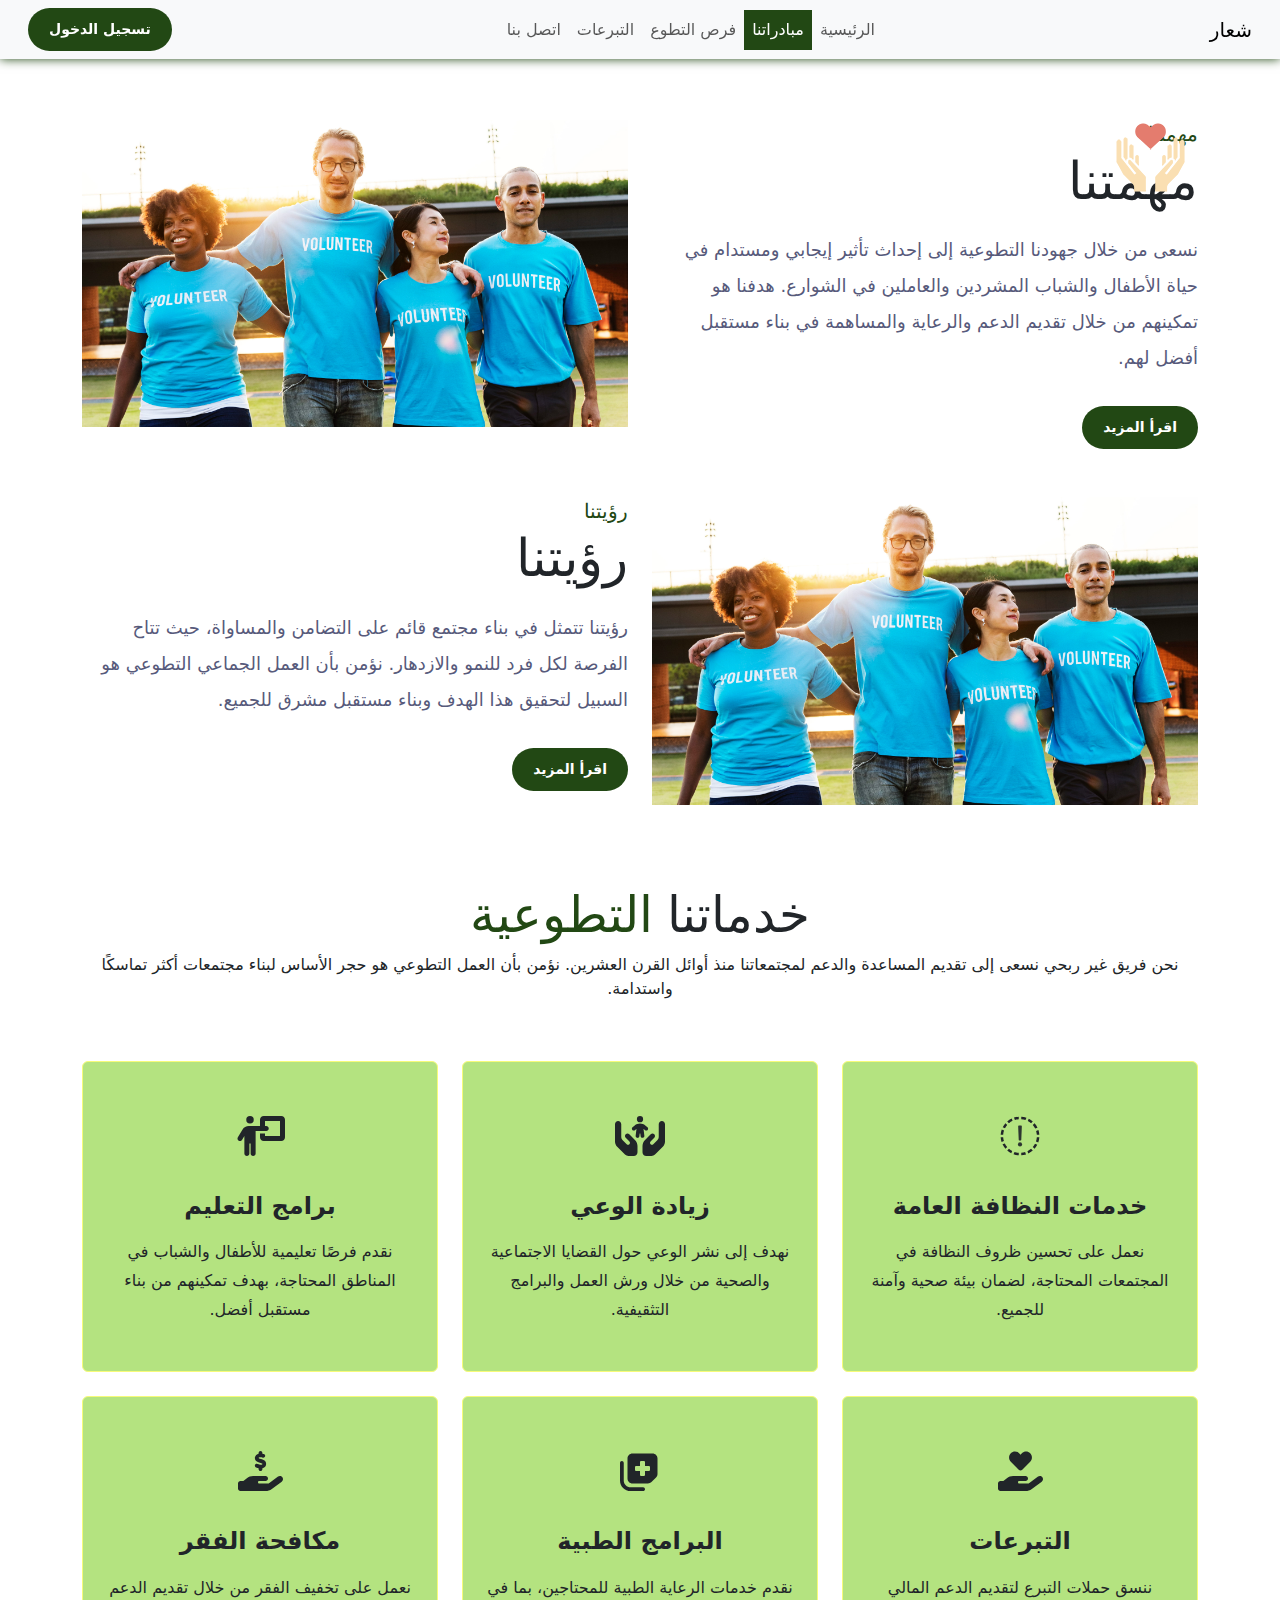
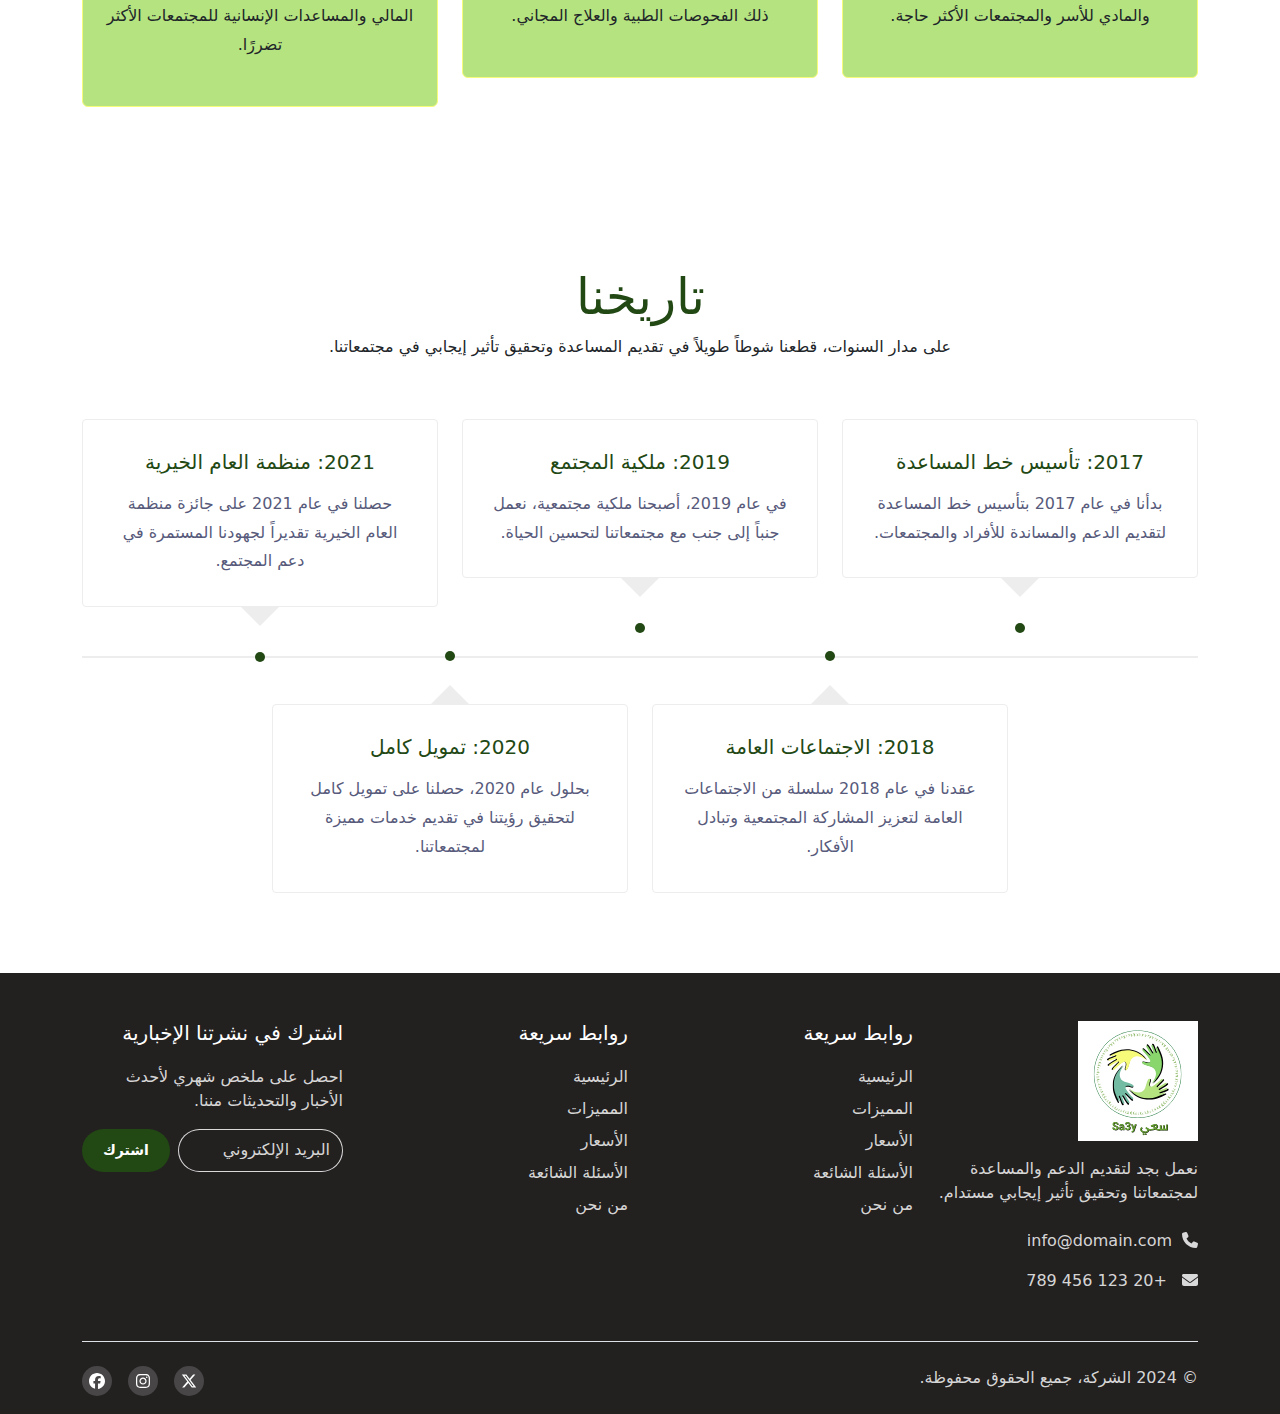
==== commit 706ff294: "update header active link" ====
--- a/about.html
+++ b/about.html
@@ -37,12 +37,12 @@
           <div class="collapse navbar-collapse" id="navbarSupportedContent">
             <ul class="navbar-nav mx-auto mb-2 mb-lg-0">
               <li class="nav-item">
-                <a class="nav-link active" aria-current="page" href="index.html"
+                <a class="nav-link " aria-current="page" href="index.html"
                   >الرئيسية</a
                 >
               </li>
               <li class="nav-item">
-                <a class="nav-link" href="about.html">مبادراتنا</a>
+                <a class="nav-link active-link" href="about.html">مبادراتنا</a>
               </li>
               <li class="nav-item">
                 <a class="nav-link" href="volunteer-opportunity.html"
@@ -50,7 +50,7 @@
                 >
               </li>
               <li class="nav-item">
-                <a class="nav-link" href="#">التبرعات</a>
+                <a class="nav-link" href="donate.html">التبرعات</a>
               </li>
               <li class="nav-item">
                 <a class="nav-link" href="contact.html">اتصل بنا</a>
--- a/css/styles.css
+++ b/css/styles.css
@@ -6,7 +6,6 @@
 
 body {
   font-family: system-ui;
-  /* background-color: #f1f1f1; */
   overflow-x: hidden;
   direction: rtl;
 }
@@ -47,7 +46,83 @@
   color: var(--black-color);
 }
 
+
+
 header {
+  .navbar{
+    box-shadow: 0 0 10px var(--main-color);
+  }
+  .nav-link:hover {
+    background-color: var(--border-color);
+  }
+  .nav-link.active-link {
+    background-color: var(--main-color);
+    color: var(--white-color);
+  }
+
+}
+
+.landing {
+  position: relative;
+  .landing-slick {
+    img {
+      max-width: 100%;
+      height: auto;
+      object-fit: cover;
+    }
+
+    .slick-prev,
+    .slick-next {
+      position: absolute;
+      top: 50%;
+      transform: translateY(-50%);
+      z-index: 1;
+    }
+
+    .slick-prev {
+      right: 10px;
+    }
+
+    .slick-next {
+      left: 10px;
+    }
+  }
+  .text {
+    position: absolute;
+    z-index: 2;
+    left: 50%;
+    top: 50%;
+    transform: translate(-50%, -50%);
+    text-align: center;
+    h2 {
+      color: var(--white-color);
+      font-size: 50px;
+      margin-bottom: 20px;
+    }
+    p {
+      color: var(--border-color);
+      margin-bottom: 20px;
+    }
+    button {
+      border: none;
+      background-color: var(--main-color);
+      color: var(--white-color);
+      padding: 10px 15px;
+      border-radius: 10px;
+      font-weight: bold;
+      font-size: 20px;
+    }
+  }
+}
+.landing::before {
+  content: "";
+  width: 100%;
+  height: 100%;
+  position: absolute;
+  left: 0;
+  top: 0;
+  background-color: rgba(0, 0, 0, 55%);
+  z-index: 1;
 }
 
 .about-us {
@@ -77,28 +152,47 @@
   }
 }
 
-.swiper {
-  width: 100%;
-  height: 300px;
-
-  .swiper-slide {
-    width: auto !important;
-    display: flex;
-    justify-content: center;
-  }
-
-  .swiper-slide img {
+.slick {
+  overflow: hidden;
+  .slick-list {
+    text-align: center;
+  }
+  .slick-track {
+    display: flex !important;
+    justify-content: center !important;
+    align-items: center !important;
+    gap: 50px;
+  }
+
+  .slick-slide {
+    margin: 0 10px;
+    padding: 0;
+  }
+  @media (max-width: 767px) {
+    .slick-slide {
+      width: 500px !important;
+    }
+  }
+  img {
+    width: 100px !important;
     height: auto;
+  }
+  @media (max-width: 767px) {
+    img {
+      width: 250px !important;
+    }
   }
 }
 
 .counter-area {
   padding: 50px 0;
-  background-color: var(--bg-green-color);
   margin-top: 50px;
+  background-color: #eee;
   .single-counter {
     text-align: center;
     padding: 60px 0;
+    transition: transform 0.4s ease, box-shadow 0.4s ease;
+    border: 1px solid #80808017;
     img {
       background-color: #88d66c;
       padding: 20px;
@@ -119,6 +213,10 @@
       font-size: 20px;
       color: var(--black-color);
     }
+    &:hover {
+      transform: scale(1.05);
+      box-shadow: 0 4px 20px rgba(0, 0, 0, 0.2);
+    }
   }
 }
 
@@ -167,7 +265,13 @@
   }
 
   .testimonials-wrapper::-webkit-scrollbar {
-    width: 0;
+    height: 10px;
+    background-color: #aaa;
+  }
+  .testimonials-wrapper::-webkit-scrollbar-thumb {
+    background-color: var(--main-color);
+    border-radius: 5px;
+    transition: var(--main-transition);
   }
 
   .testimonial {
@@ -216,6 +320,33 @@
 
     .testimonials-wrapper {
       gap: 15px;
+    }
+  }
+}
+
+.volunteer-registration {
+  p {
+    font-size: 1.1rem;
+    margin-bottom: 20px;
+    line-height: 1.5;
+  }
+  ol {
+    margin-left: 20px;
+    padding-left: 20px;
+    li {
+      margin-bottom: 15px;
+      font-size: 1.1rem;
+      line-height: 1.5;
+    }
+  }
+  @media (max-width: 768px) {
+    .section-title {
+      font-size: 2rem;
+    }
+
+    .volunteer-benefits li,
+    .volunteer-registration li {
+      font-size: 1rem;
     }
   }
 }
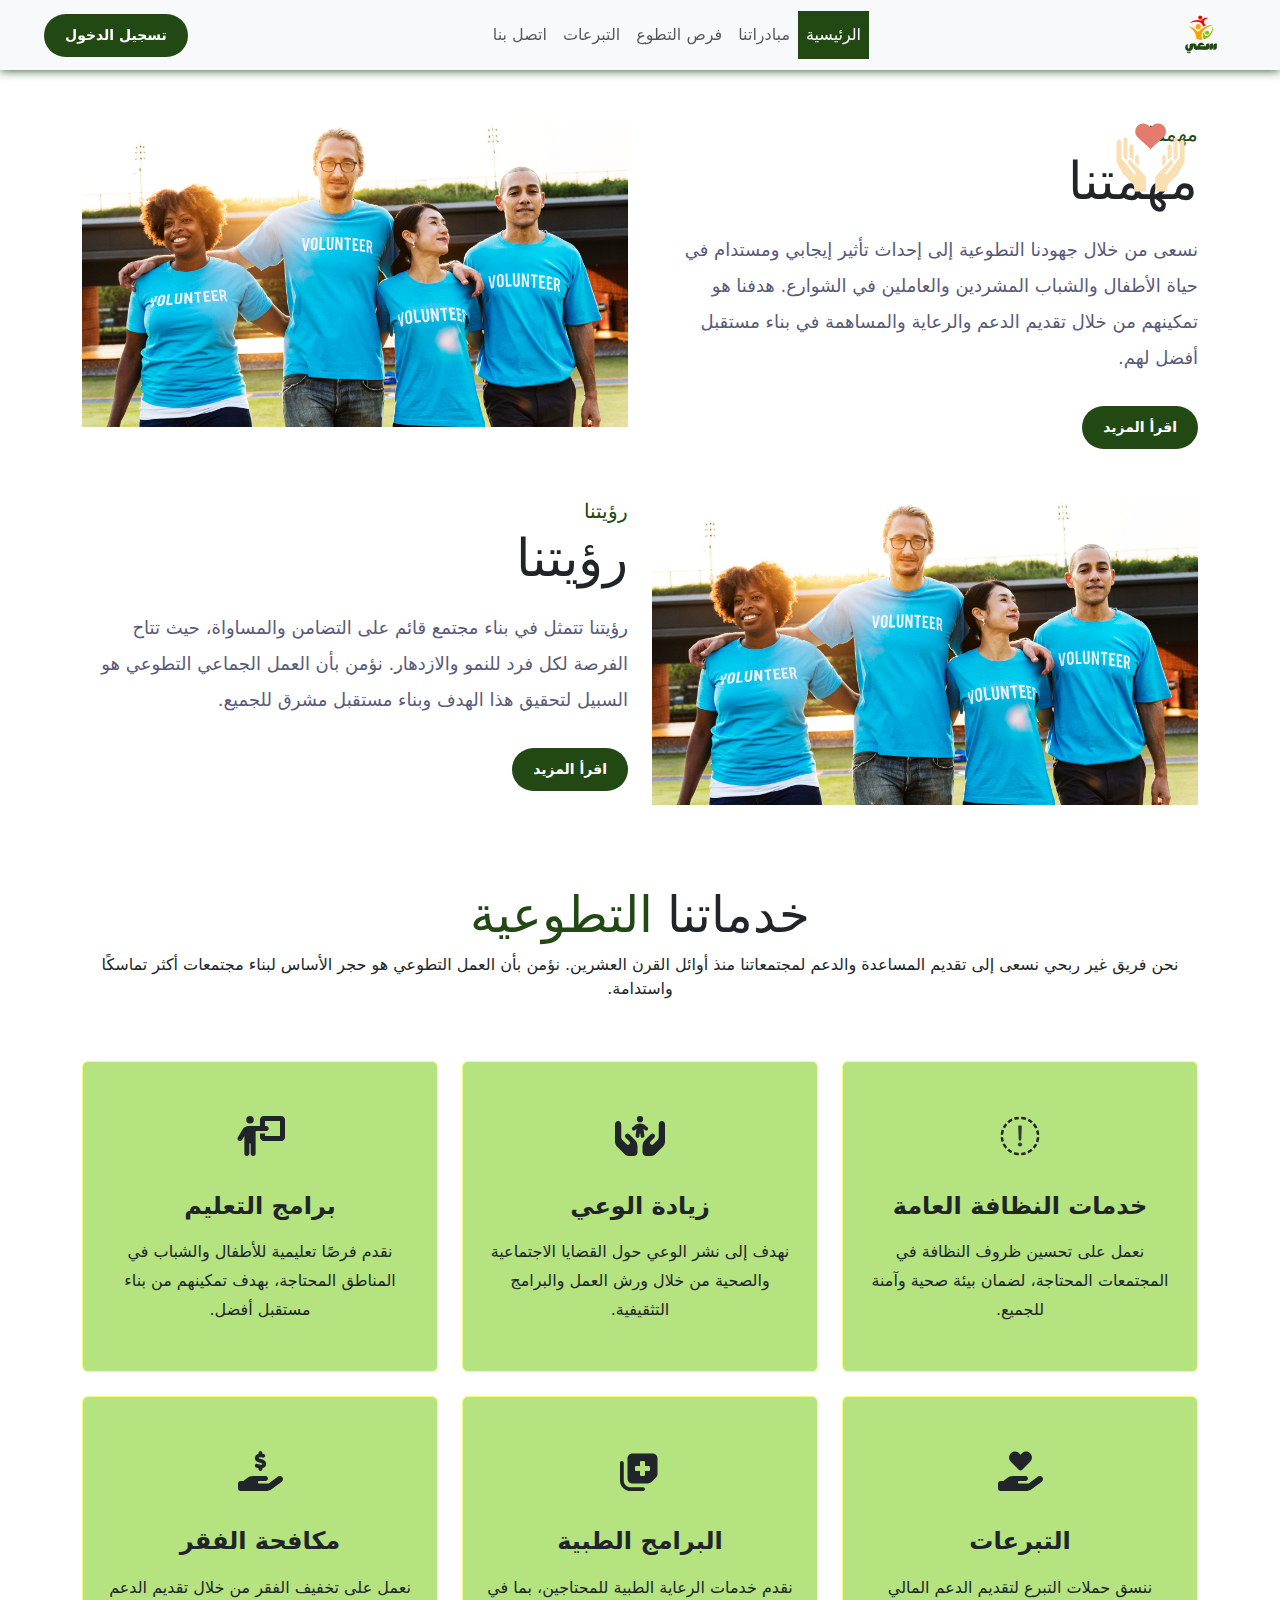
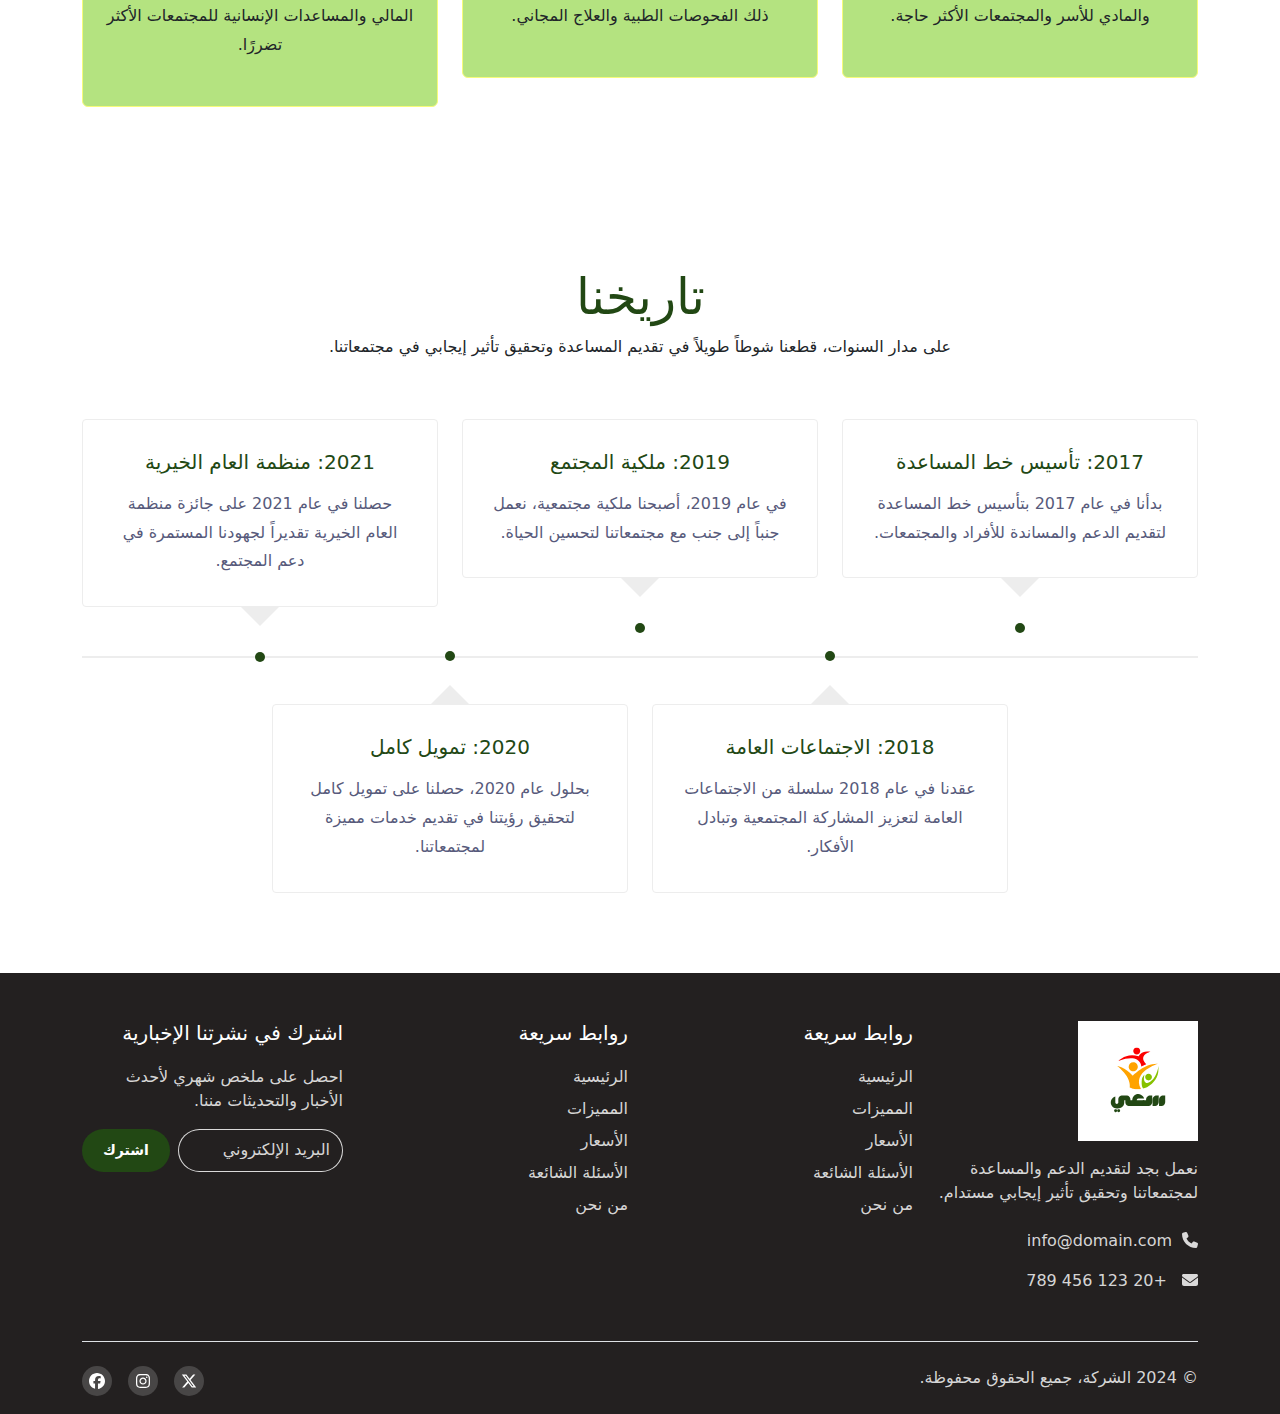
==== commit 930c4c7e: "add logo to header" ====
--- a/about.html
+++ b/about.html
@@ -22,7 +22,9 @@
         class="navbar navbar-expand-lg bg-body-tertiary position-fixed w-100 z-3"
       >
         <div class="container-fluid">
-          <a class="navbar-brand" href="/">شعار</a>
+          <a class="navbar-brand" href="/">
+            <img src="assets/imgs/logo2.svg" alt="logo" width="70px" />
+          </a>
           <button
             class="navbar-toggler"
             type="button"
@@ -37,12 +39,15 @@
           <div class="collapse navbar-collapse" id="navbarSupportedContent">
             <ul class="navbar-nav mx-auto mb-2 mb-lg-0">
               <li class="nav-item">
-                <a class="nav-link " aria-current="page" href="index.html"
+                <a
+                  class="nav-link active-link"
+                  aria-current="page"
+                  href="index.html"
                   >الرئيسية</a
                 >
               </li>
               <li class="nav-item">
-                <a class="nav-link active-link" href="about.html">مبادراتنا</a>
+                <a class="nav-link" href="about.html">مبادراتنا</a>
               </li>
               <li class="nav-item">
                 <a class="nav-link" href="volunteer-opportunity.html"
--- a/css/styles.css
+++ b/css/styles.css
@@ -47,19 +47,48 @@
 }
 
 
-
 header {
-  .navbar{
+  .navbar {
     box-shadow: 0 0 10px var(--main-color);
-  }
+    height: 70px;
+    padding: 0.5rem 1rem;
+
+    @media (max-width: 997px) {
+      height: auto;
+      padding: 0.2rem 1rem;
+    }
+  }
+
+  .navbar-brand img {
+    max-width: 70px;
+    height: auto;
+    @media (max-width: 997px) {
+      max-width: 60px;
+    }
+  }
+
+  .navbar-toggler {
+    padding: 0.25rem 0.75rem;
+    @media (max-width: 997px) {
+      padding: 0.2rem 0.5rem;
+    }
+  }
+
+  .nav-link {
+    padding: 0.75rem 1rem;
+    @media (max-width: 997px) {
+      padding: 0.5rem 0.75rem;
+    }
+  }
+
   .nav-link:hover {
     background-color: var(--border-color);
   }
+
   .nav-link.active-link {
     background-color: var(--main-color);
     color: var(--white-color);
   }
-
 }
 
 .landing {
@@ -98,6 +127,11 @@
       color: var(--white-color);
       font-size: 50px;
       margin-bottom: 20px;
+    }
+    @media (max-width: 767px) {
+      h2 {
+        font-size: 20px;
+      }
     }
     p {
       color: var(--border-color);
@@ -430,3 +464,21 @@
     }
   }
 }
+
+.backToTop {
+  position: fixed;
+  bottom: 10px;
+  right: 10px;
+  display: none;
+  cursor: pointer;
+  z-index: 1000;
+  border-radius: 50%;
+  background-color: var(--white-color);
+}
+
+.backToTop.show {
+  display: block;
+  display: flex;
+  align-items: center;
+  justify-content: center;
+}
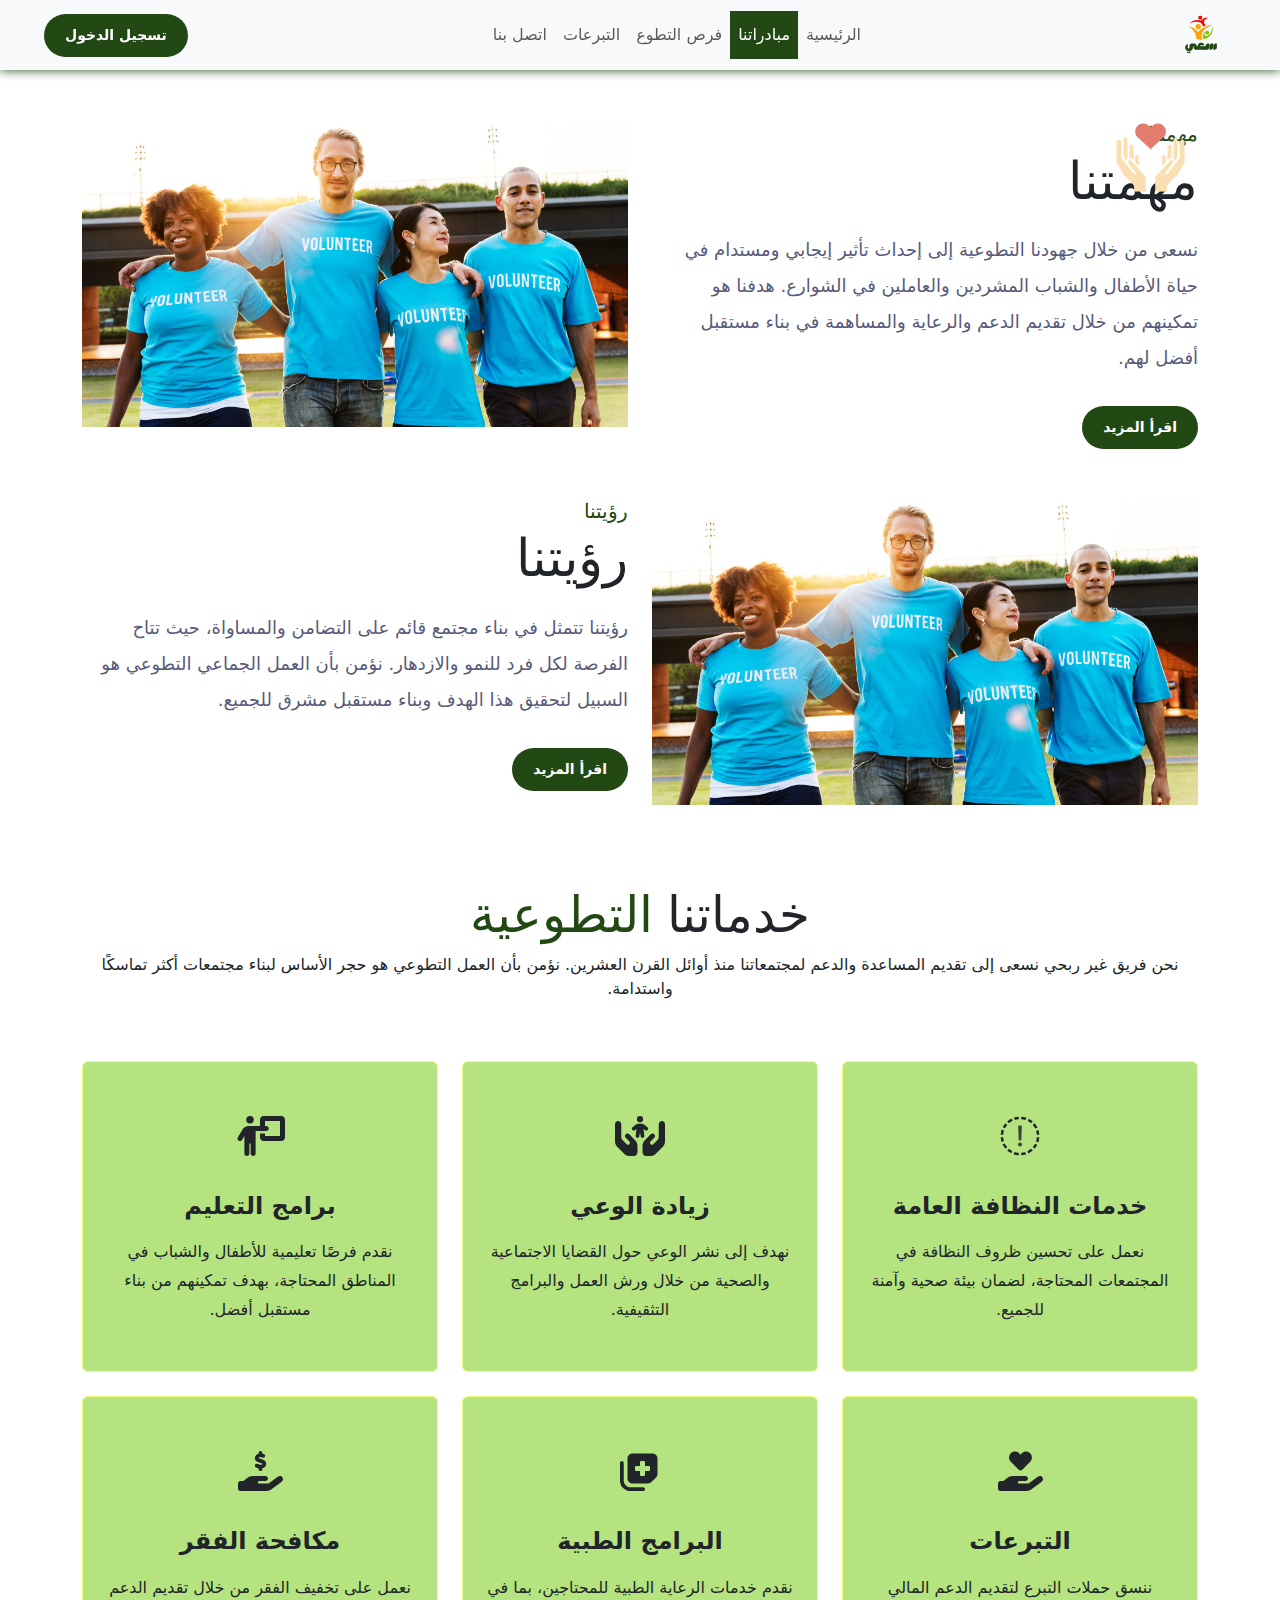
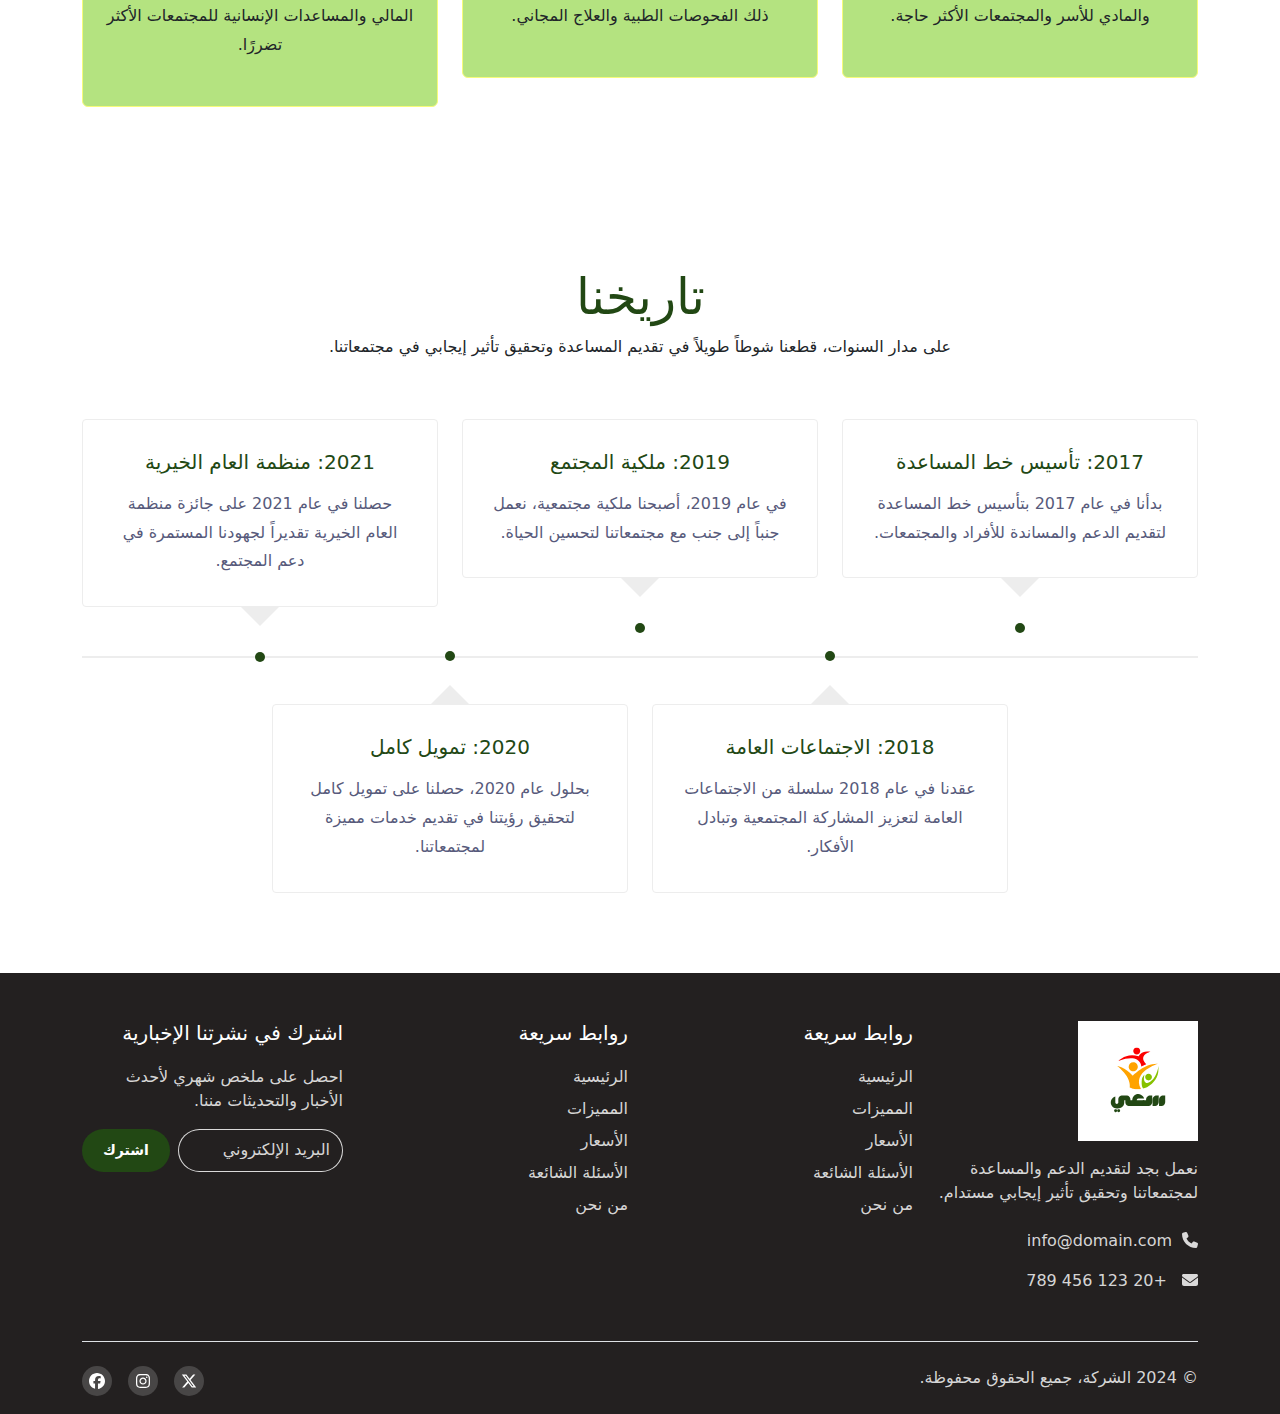
==== commit 8ba5a6bd: "update active links" ====
--- a/about.html
+++ b/about.html
@@ -40,14 +40,14 @@
             <ul class="navbar-nav mx-auto mb-2 mb-lg-0">
               <li class="nav-item">
                 <a
-                  class="nav-link active-link"
+                  class="nav-link "
                   aria-current="page"
                   href="index.html"
                   >الرئيسية</a
                 >
               </li>
               <li class="nav-item">
-                <a class="nav-link" href="about.html">مبادراتنا</a>
+                <a class="nav-link active-link" href="about.html">مبادراتنا</a>
               </li>
               <li class="nav-item">
                 <a class="nav-link" href="volunteer-opportunity.html"
